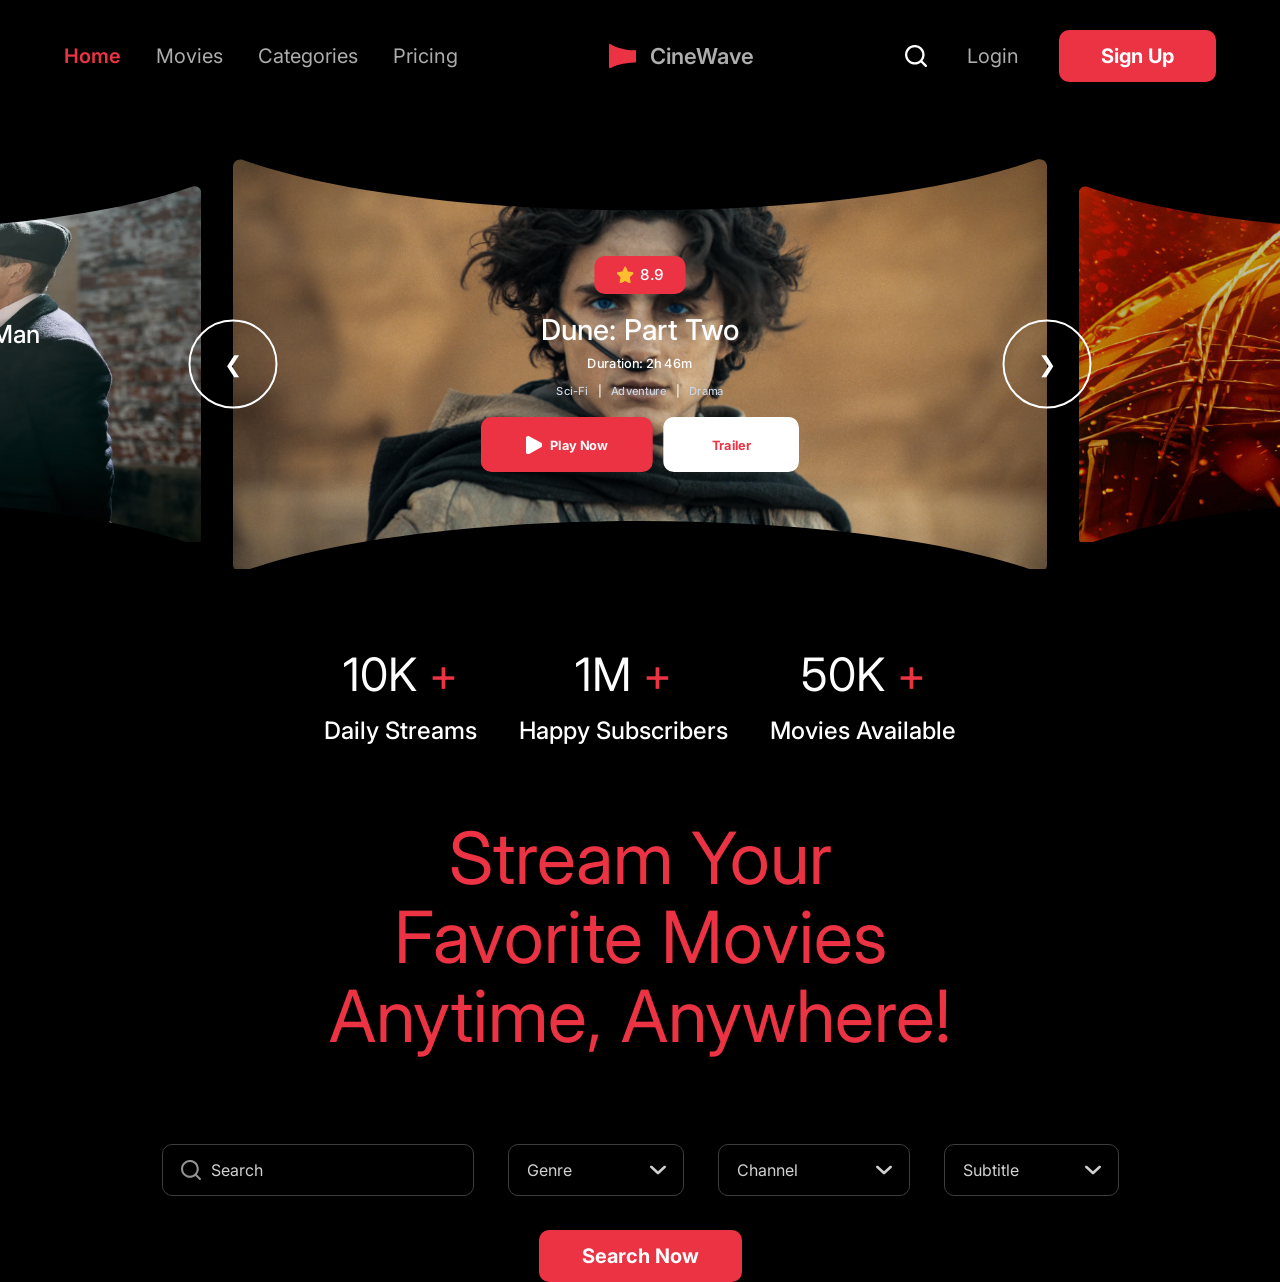
==== index.html @ fd50033f "remove old slider and add fastSlider" ====
<!DOCTYPE html>
<html lang="en">

<head>
    <meta charset="UTF-8">
    <meta name="viewport" content="width=device-width, initial-scale=1.0">
    <title>Streaming Service</title>

    <link rel="preconnect" href="https://fonts.googleapis.com">
    <link rel="preconnect" href="https://fonts.gstatic.com" crossorigin>
    <link
        href="https://fonts.googleapis.com/css2?family=Inter:ital,opsz,wght@0,14..32,100..900;1,14..32,100..900&display=swap"
        rel="stylesheet">

    <link rel="stylesheet" href="css/normalize.css">
    <link rel="stylesheet" href="css/main.css">
    <link rel="stylesheet" href="css/header.css">
    <link rel="stylesheet" href="css/navbar.css">
    <link rel="stylesheet" href="css/slaider.css">
    <link rel="stylesheet" href="css/stats.css">
    <link rel="stylesheet" href="css/search-panel.css">
</head>

<body>

    <header>
        <div class="container">
            <div class="navbar">
                <div class="nav-links">
                    <a href="#" class="inter-Regular isActive">Home</a>
                    <a href="#" class="inter-Regular">Movies</a>
                    <a href="#" class="inter-Regular">Categories</a>
                    <a href="#" class="inter-Regular">Pricing</a>
                </div>
                <div class="logo inter-SemiBold">
                    <img src="icons/cineWave_logo.svg" alt="cineWave">
                    <div class="text">CineWave</div>
                </div>
                <div class="auth-buttons">
                    <button class="search-btn">
                        <img src="icons/searchButton.svg" alt="searchButton">
                    </button>
                    <button class="login inter-Regular">Login</button>
                    <button class="btn signup inter-Bold">Sign Up</button>
                </div>
            </div>


        </div>

        <div class="carousel" aria-label="Карусель слайдов">
            <button class="nav prev" type="button" aria-label="Предыдущий слайд">&#10094;</button>

            <div class="viewport">
                <div class="track">
                    <!-- Слайды будут сгенерированы через JS -->
                </div>
            </div>

            <button class="nav next" type="button" aria-label="Следующий слайд">
                &#10095;
            </button>
        </div>

        <div class="container">



            <div class="stats-grid">
                <div class="stat-card">
                    <div class="stat-number inter-Regular">10K <span>+</span></div>
                    <div class="stat-label inter-Medium">Daily Streams</div>
                </div>
                <div class="stat-card">
                    <div class="stat-number inter-Regular">1M <span>+</span></div>
                    <div class="stat-label inter-Medium">Happy Subscribers</div>
                </div>
                <div class="stat-card">
                    <div class="stat-number inter-Regular">50K <span>+</span></div>
                    <div class="stat-label inter-Medium">Movies Available</div>
                </div>


            </div>

            <div class="hero-section">
                <h1 class="hero-title inter-Regular">
                    Stream Your<br>Favorite Movies<br>Anytime, Anywhere!
                </h1>
                <p class="hero-description">
                    Dive into a vast library of films from every genre, including the latest blockbusters, timeless
                    classics, and hidden gems.
                    Whether you're in the mood for action, romance, comedy, or drama — we have something for
                    everyone.
                </p>
            </div>

            <!-- Поисковая форма с выпадающими списками -->
            <form action="/search" method="GET" class="search-panel">
                <!-- Поисковое поле -->
                <div class="search-input-wrapper">
                    <img src="icons/search.svg" alt="search" class="search-icon">
                    <input type="text" name="query" class="search-input inter-Regular" placeholder="Search"
                        value="Search">
                </div>

                <!-- Выпадающий список: Genre -->
                <div class="dropdown-wrapper dropdown-genre">
                    <select name="genre" class="styled-select inter-Regular">
                        <option value="">Genre</option>
                        <option value="action">Action</option>
                        <option value="adventure">Adventure</option>
                        <option value="comedy">Comedy</option>
                        <option value="drama">Drama</option>
                        <option value="horror">Horror</option>
                        <option value="romance">Romance</option>
                        <option value="sci-fi">Sci-Fi</option>
                        <option value="thriller">Thriller</option>
                        <option value="western">Western</option>
                    </select>
                    <img class="dropdown-arrow" src="icons/searchArrow.svg" alt="searchArrow">
                </div>

                <div class="dropdown-wrapper dropdown-channel">
                    <select name="channel" class="styled-select inter-Regular">
                        <option value="">Channel</option>
                        <option value="netflix">Netflix</option>
                        <option value="prime">Amazon Prime</option>
                        <option value="disney">Disney+</option>
                        <option value="hbo">HBO Max</option>
                        <option value="apple">Apple TV+</option>
                        <option value="paramount">Paramount+</option>
                        <option value="peacock">Peacock</option>
                        <option value="hulu">Hulu</option>
                    </select>
                    <img class="dropdown-arrow" src="icons/searchArrow.svg" alt="searchArrow">
                </div>

                <div class="dropdown-wrapper dropdown-subtitle">
                    <select name="subtitle" class="styled-select inter-Regular">
                        <option value="">Subtitle</option>
                        <option value="english">English</option>
                        <option value="spanish">Spanish</option>
                        <option value="french">French</option>
                        <option value="german">German</option>
                        <option value="italian">Italian</option>
                        <option value="portuguese">Portuguese</option>
                        <option value="russian">Russian</option>
                        <option value="chinese">Chinese</option>
                        <option value="japanese">Japanese</option>
                        <option value="korean">Korean</option>
                        <option value="arabic">Arabic</option>
                        <option value="hindi">Hindi</option>
                    </select>
                    <img class="dropdown-arrow" src="icons/searchArrow.svg" alt="searchArrow">
                </div>

                <!-- Кнопка отправки -->
                <button type="submit" class="search-now-btn inter-Bold btn">
                    Search Now
                </button>
            </form>
        </div>



    </header>

    <script src="js/slaider.js"></script>
    <script src="js/slider-script-marker.js"></script>
</body>

</html>
---- css/main.css ----
body {
  background-color: #000000;
}

.container {
  max-width: 90%;
  width: 1400px;
  margin: 0 auto;
}

.inter-Thin {
  font-family: "Inter", sans-serif;
  font-optical-sizing: auto;
  font-weight: 300;
  font-style: normal;
}

.inter-Regular {
  font-family: "Inter", sans-serif;
  font-optical-sizing: auto;
  font-weight: 400;
  font-style: normal;
}

.inter-Medium {
  font-family: "Inter", sans-serif;
  font-optical-sizing: auto;
  font-weight: 500;
  font-style: normal;
}

.inter-SemiBold {
  font-family: "Inter", sans-serif;
  font-optical-sizing: auto;
  font-weight: 600;
  font-style: normal;
}

.inter-Bold {
  font-family: "Inter", sans-serif;
  font-optical-sizing: auto;
  font-weight: 700;
  font-style: normal;
}

.btn {
  background-color: #EC3343;
  height: 52px;
  border: none;
  cursor: pointer;
  color: #FFFFFF;
  font-size: 20px;
  border-radius: 10px;
}

.hero-title {
  margin-top: 73px;
  font-size: 72px;
  color: #EC3343;
  text-align: center;
  line-height: 1.1;
}
---- css/header.css ----
header {
    margin-top: 30px;
}
---- css/navbar.css ----
.navbar {
    display: flex;
    justify-content: space-between;
}

.nav-links a{
    text-decoration: none;
    color: #ADADAD;
    font-size: 20px;
}

.nav-links a.isActive {
    color: #EC3343;
    font-family: "Inter", sans-serif;
    font-optical-sizing: auto;
    font-weight: 600;
    font-style: normal;
}

.nav-links{
    display: flex;
    justify-content: space-between;
    gap: 35px;
    align-items: center;
}

.logo {
    color: #ADADAD;
    font-size: 22px;
    display: flex;
    justify-content: space-between;
    gap: 14px;
    align-items: center;
}

.search-btn {
    background: none;
    border: none;
    cursor: pointer;
    width: 22px;
    height: 22px;
}

.login {
    color: #ADADAD;
    background: none;
    border: none;
    cursor: pointer;
    font-size: 20px;
}

.auth-buttons {
    display: flex;
    justify-content: space-between;
    gap: 40px;
    align-items: center;
}

.signup {
    width: 157px;
}
---- css/slaider.css ----
.carousel {
  --active-left-edge: 18.2%;
  --active-right-edge: 81.8%;
  margin: 0 auto;
  margin-top: 50px;
  position: relative;
   container-type: inline-size;
}

.viewport {
  overflow: hidden;
  border-radius: 16px;
  padding: 16px 0;
}

.track {
  --gap: 24px;
  --step: calc(60% + var(--gap));
  display: flex;
  gap: var(--gap);
  transform: translateX(calc(20% - var(--step)));
  transition: transform 0.35s ease;
}

.slide {
  flex: 0 0 60%;
  aspect-ratio: 16 / 9;
  display: grid;
  place-items: center;
  --slide-scale: 1;
  background: linear-gradient(135deg, #5a7cff, #7f5eff);
  transform: scale(0.92);
  
  /* Маска применяется здесь */
  mask-image: url('../img/BackgroundImage.svg');
  mask-size: 100% 100%;
  mask-repeat: no-repeat;
  mask-position: center;
  -webkit-mask-image: url('../img/BackgroundImage.svg');
  -webkit-mask-size: 100% 100%;
  -webkit-mask-repeat: no-repeat;
  -webkit-mask-position: center;
}

.slide.is-active {
  transform: scale(1.06);
}

.nav {
  background: none;
  position: absolute;
  top: 50%;
  width: 89px;
  height: 89px;
  border-radius: 50%;
  border: 2px solid #FFFFFF;
  font-size: 22px;
  color: #FFFFFF;
  cursor: pointer;
  z-index: 2;
}

.nav:hover {
  border: none;
  background: rgba(255, 255, 255, 0.3);
  backdrop-filter: blur(8px);
}

.nav.prev {
  left: var(--active-left-edge);
  transform: translate(-50%, -50%);
}

.nav.next {
  left: var(--active-right-edge);
  transform: translate(-50%, -50%);
}

.shelby {
  background-image: url('../img/slider-card-1775312159233.png');
  background-size: cover;
  background-position: center;
  background-repeat: no-repeat;
}

.oppenheimer {
  background-image: url('../img/Oppenheimer.png');
  background-size: cover;
  background-position: center;
  background-repeat: no-repeat;
}

.rating {
  width: clamp(68px, calc(115px * var(--slide-scale)), 140px);
  height: clamp(30px, calc(48px * var(--slide-scale)), 58px);
  background-color: #EC3343;
  margin: 0 auto;
  border-radius: 10px;
  display: flex;
  justify-content: center;
  align-items: center;
  font-size: clamp(12px, calc(19px * var(--slide-scale)), 22px);
  color: #FFFFFF;
  gap: clamp(4px, calc(8px * var(--slide-scale)), 10px);
}

.rating img {
  width: clamp(12px, calc(22px * var(--slide-scale)), 24px);
  height: auto;
}

.movie_name {
  text-align: center;
  margin-top: clamp(10px, calc(24px * var(--slide-scale)), 28px);
  font-size: clamp(16px, calc(36px * var(--slide-scale)), 42px);
  color: #FFFFFF;
  line-height: 1.2;
  padding: 0 clamp(8px, calc(24px * var(--slide-scale)), 40px);
  word-break: break-word;
}

.movie_duration {
  text-align: center;
  margin-top: clamp(4px, calc(10px * var(--slide-scale)), 14px);
  font-size: clamp(11px, calc(16px * var(--slide-scale)), 18px);
  color: #FFFFFF;
}

.genres {
  display: flex;
  gap: 0.5rem;
  color: #cbd5e1;
  font-size: clamp(10px, calc(14px * var(--slide-scale)), 16px);
  justify-content: center;
  margin-top: clamp(8px, calc(16px * var(--slide-scale)), 20px);
  flex-wrap: wrap;
}

.genres span:not(:last-child)::after {
  content: "|";
  margin-left: 0.6rem;
  color: #FFFFFF;
}

.cta {
  margin-top: clamp(12px, calc(24px * var(--slide-scale)), 30px);
  display: flex;
  justify-content: center;
  gap: clamp(8px, calc(14px * var(--slide-scale)), 20px);
  flex-wrap: wrap;
}

.play {
  width: clamp(110px, calc(215px * var(--slide-scale)), 260px);
  display: flex;
  align-items: center;
  justify-content: center;
  gap: clamp(5px, calc(9px * var(--slide-scale)), 12px);
  min-height: clamp(32px, calc(44px * var(--slide-scale)), 58px);
  padding: 0 clamp(10px, calc(16px * var(--slide-scale)), 20px);
  font-size: clamp(11px, calc(16px * var(--slide-scale)), 19px);
  background: #EC3343;
  color: white;
  border: none;
  cursor: pointer;
}

.trailer {
  width: clamp(90px, calc(170px * var(--slide-scale)), 220px);
  min-height: clamp(32px, calc(44px * var(--slide-scale)), 58px);
  padding: 0 clamp(10px, calc(16px * var(--slide-scale)), 20px);
  font-size: clamp(11px, calc(16px * var(--slide-scale)), 19px);
  background-color: #FFFFFF;
  color: #EC3343;
  border: none;
  cursor: pointer;
}
---- css/stats.css ----
.stats-grid {
    margin-top: 50px;
    display: flex;
    justify-content: center;
    gap: 42px;
}

.stat-number {
    color: #FFFFFF;
    font-size: 46px;
    text-align: center;
}

.stat-label {
    margin-top: 14px;
    color: #FFFFFF;
    font-size: 24px;
}

.stat-number span {
    color: #EC3343;
}
---- css/search-panel.css ----
.search-panel {
    display: flex;
    justify-content: center;
    flex-wrap: wrap;
    align-items: center;
    gap: 34px;
    margin-top: 52px;
    max-width: 100%;
}

.search-input-wrapper {
    width: 312px;
    height: 52px;
    background: transparent;
    border: 1px solid #3D3D3D;
    border-radius: 10px;
    padding: 0 18px;
    display: flex;
    align-items: center;
    gap: 10px;
    flex-shrink: 0;
}

.search-icon {
    width: 20px;
    height: 20px;
    opacity: 0.7;
    flex-shrink: 0;
}

.search-input {
    background: transparent;
    border: none;
    outline: none;
    color: #D1D1D1;
    font-size: 16px;
    width: 100%;
    min-width: 0;
}

.search-input::placeholder {
    color: #D1D1D1;
}

.dropdown-wrapper {
    position: relative;
    height: 52px;
    flex-shrink: 0;
}

.dropdown-genre {
    width: 176px;
    min-width: 176px;
    max-width: 176px;
}

.dropdown-channel {
    width: 192px;
    min-width: 192px;
    max-width: 192px;
}

.dropdown-subtitle {
    width: 175px;
    min-width: 175px;
    max-width: 175px;
}

.styled-select {
    width: 100%;
    min-width: 0;
    height: 52px;
    background: transparent;
    border: 1px solid #3D3D3D;
    border-radius: 10px;
    padding: 0 48px 0 18px;
    color: #D1D1D1;
    font-size: 16px;
    appearance: none;
    -webkit-appearance: none;
    cursor: pointer;
    display: block;
}

.styled-select:focus {
    outline: none;
    border-color: #FF4D6D;
}

.styled-select option {
    background: #0a0c10;
    color: #D1D1D1;
    white-space: nowrap;
    overflow: hidden;
    text-overflow: ellipsis;
}

.styled-select::-ms-expand {
    display: none;
}

.dropdown-arrow {
    position: absolute;
    right: 18px;
    top: 50%;
    transform: translateY(-50%);
    width: 16px;
    height: 16px;
    pointer-events: none;
}

.search-now-btn {
    width: 203px;
    border-radius: 10px;
}

.search-now-btn:hover {
    opacity: 0.9;
    transform: translateY(-1px);
}

.inter-Regular {
    font-family: 'Inter', sans-serif;
    font-weight: 400;
}

.inter-Bold {
    font-family: 'Inter', sans-serif;
    font-weight: 700;
}

@media (max-width: 1100px) {
    .search-panel {
        gap: 20px;
        justify-content: center;
    }
}

@media (max-width: 900px) {
    .search-panel {
        flex-direction: column;
        gap: 16px;
        margin-top: 32px;
    }
    
    .search-input-wrapper,
    .dropdown-wrapper,
    .search-now-btn {
        width: 100% !important;
        min-width: auto !important;
        max-width: none !important;
        flex-shrink: 1;
    }
}
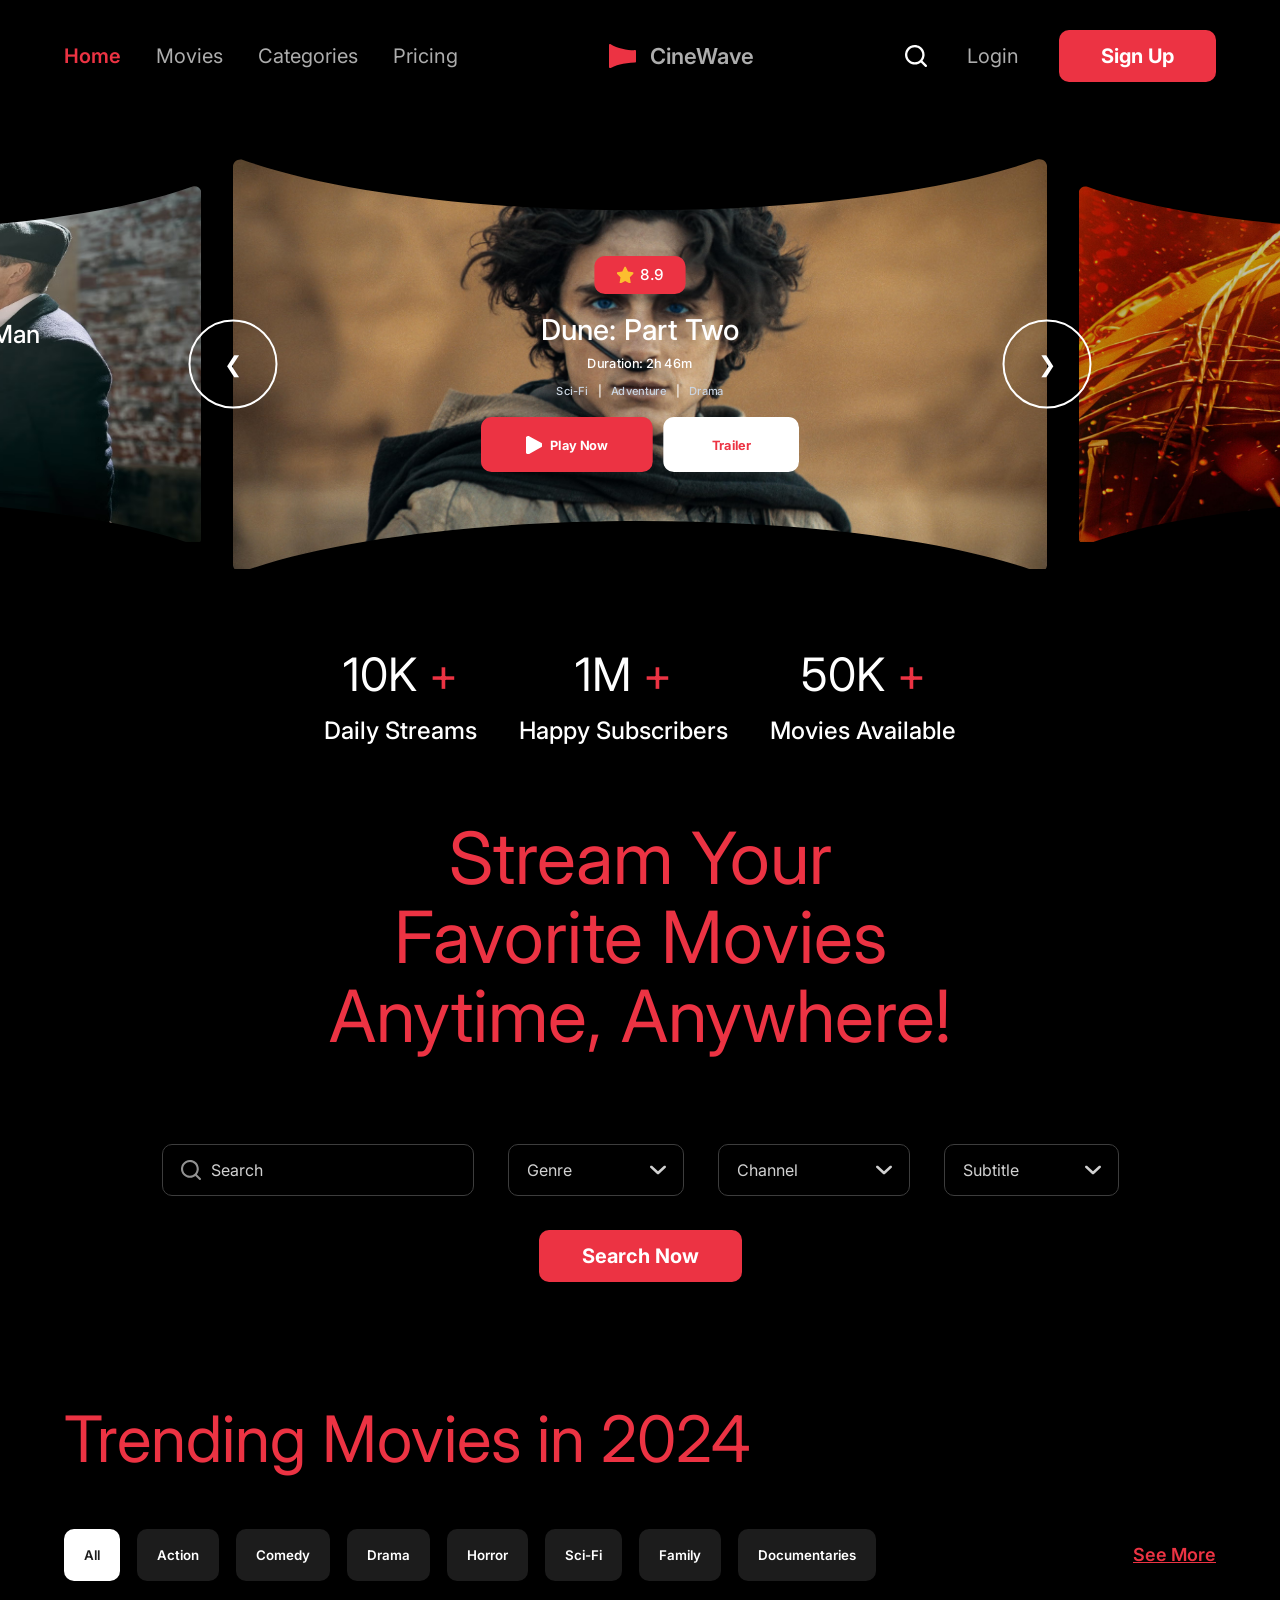
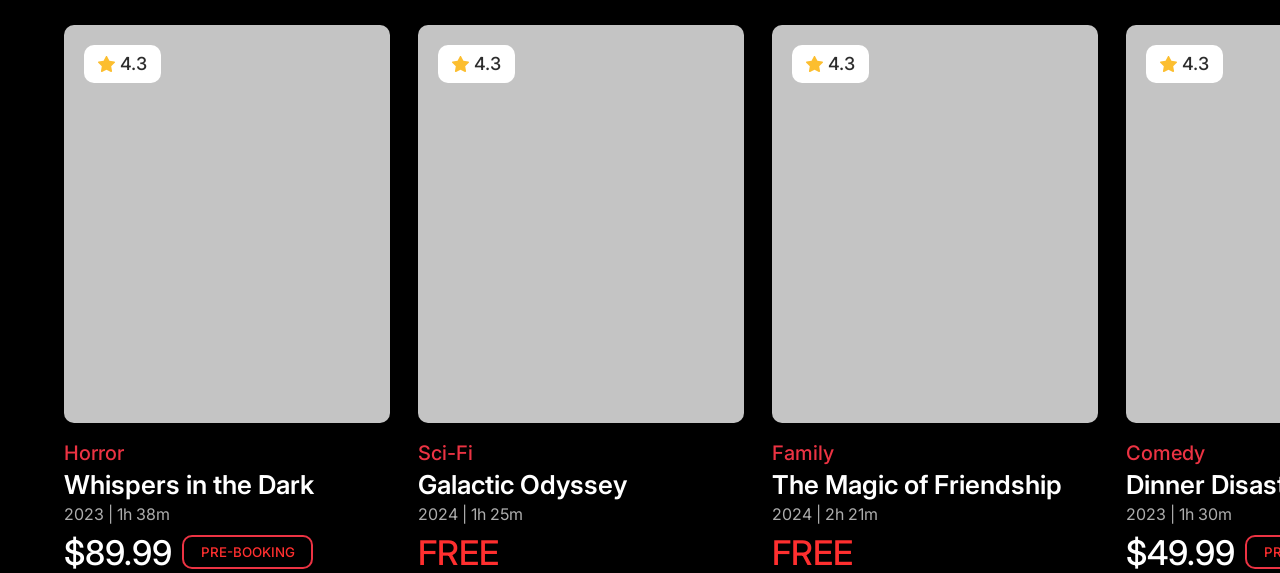
==== commit d60670e1: "feat: add trending movies section" ====
--- a/index.html
+++ b/index.html
@@ -19,6 +19,8 @@
     <link rel="stylesheet" href="css/slaider.css">
     <link rel="stylesheet" href="css/stats.css">
     <link rel="stylesheet" href="css/search-panel.css">
+    <link rel="stylesheet" href="css/trending-movies-section.css">
+    <link rel="stylesheet" href="css/movies-grid.css">
 </head>
 
 <body>
@@ -166,6 +168,124 @@
 
     </header>
 
+    <section class="trending-movies-section">
+        <div class="container">
+            <div class="trending-header">
+                <h2 class="trending-title inter-Regular">Trending Movies in 2024</h2>
+
+                <div class="trending-filters">
+                    <button class="filter-btn active-btn">All</button>
+                    <button class="filter-btn">Action</button>
+                    <button class="filter-btn">Comedy</button>
+                    <button class="filter-btn">Drama</button>
+                    <button class="filter-btn">Horror</button>
+                    <button class="filter-btn">Sci-Fi</button>
+                    <button class="filter-btn">Family</button>
+                    <button class="filter-btn p">Documentaries</button>
+
+                    <a href="#" class="see-more-link inter-SemiBold">See More</a>
+                </div>
+
+
+
+            </div>
+            <div class="movies-grid">
+
+                <article class="movie-card">
+                    <div class="card-image-wrapper">
+                        <div class="card-image-placeholder"></div>
+                        <div class="rating">
+                            <img src="icons/starRating.svg" alt="starRating">
+                            <div class="rating_number inter-Medium">4.3</div>
+                        </div>
+                    </div>
+                    <div class="card-content">
+                        <span class="movie-genre">Horror</span>
+                        <h3 class="movie-title">Whispers in the Dark</h3>
+                        <div class="movie-meta">
+                            <span class="year">2023</span>
+                            <span class="separator">|</span>
+                            <span class="duration">1h 38m</span>
+                        </div>
+                        <div class="card-footer">
+                            <span class="price">$89.99</span>
+                            <button class="btn-pre-booking">PRE-BOOKING</button>
+                        </div>
+                    </div>
+                </article>
+
+                <article class="movie-card">
+                    <div class="card-image-wrapper">
+                        <div class="card-image-placeholder"></div>
+                        <div class="rating">
+                            <img src="icons/starRating.svg" alt="starRating">
+                            <div class="rating_number inter-Medium">4.3</div>
+                        </div>
+                    </div>
+                    <div class="card-content">
+                        <span class="movie-genre">Sci-Fi</span>
+                        <h3 class="movie-title">Galactic Odyssey</h3>
+                        <div class="movie-meta">
+                            <span class="year">2024</span>
+                            <span class="separator">|</span>
+                            <span class="duration">1h 25m</span>
+                        </div>
+                        <div class="card-footer">
+                            <span class="price free-text">FREE</span>
+                        </div>
+                    </div>
+                </article>
+
+                <article class="movie-card">
+                    <div class="card-image-wrapper">
+                        <div class="card-image-placeholder"></div>
+                        <div class="rating">
+                            <img src="icons/starRating.svg" alt="starRating">
+                            <div class="rating_number inter-Medium">4.3</div>
+                        </div>
+                    </div>
+                    <div class="card-content">
+                        <span class="movie-genre">Family</span>
+                        <h3 class="movie-title">The Magic of Friendship</h3>
+                        <div class="movie-meta">
+                            <span class="year">2024</span>
+                            <span class="separator">|</span>
+                            <span class="duration">2h 21m</span>
+                        </div>
+                        <div class="card-footer">
+                            <span class="price free-text">FREE</span>
+                        </div>
+                    </div>
+                </article>
+
+                <article class="movie-card">
+                    <div class="card-image-wrapper">
+                        <div class="card-image-placeholder"></div>
+                        <div class="rating">
+                            <img src="icons/starRating.svg" alt="starRating">
+                            <div class="rating_number inter-Medium">4.3</div>
+                        </div>
+                    </div>
+                    <div class="card-content">
+                        <span class="movie-genre">Comedy</span>
+                        <h3 class="movie-title">Dinner Disaster</h3>
+                        <div class="movie-meta">
+                            <span class="year">2023</span>
+                            <span class="separator">|</span>
+                            <span class="duration">1h 30m</span>
+                        </div>
+                        <div class="card-footer">
+                            <span class="price">$49.99</span>
+                            <button class="btn-pre-booking">PRE-BOOKING</button>
+                        </div>
+                    </div>
+                </article>
+            </div>
+
+
+        </div>
+    </section>
+
     <script src="js/slaider.js"></script>
     <script src="js/slider-script-marker.js"></script>
 </body>
--- a/css/main.css
+++ b/css/main.css
@@ -1,5 +1,6 @@
 body {
   background-color: #000000;
+  overflow-x: hidden;
 }
 
 .container {
--- a/css/trending-movies-section.css
+++ b/css/trending-movies-section.css
@@ -0,0 +1,42 @@
+.trending-movies-section {
+    padding-top: 118px;
+}
+
+.trending-title {
+    font-size: 64px;
+    color: #EC3343;
+}
+
+.see-more-link {
+    display: block;
+    color: #EC3343;
+    font-size: 18px;
+    flex-grow: 1;
+    text-align: right;
+}
+
+.trending-filters {
+    margin-top: 52px;
+    display: flex;
+    align-items: center;
+    flex-wrap: wrap;
+    gap: 17px;
+}
+
+.filter-btn {
+    background-color: #1C1C1C;
+    padding: 0 20px;
+    height: 52px;
+    border: none;
+    font-family: "Inter", sans-serif;
+    font-optical-sizing: auto;
+    font-weight: 600;
+    font-style: normal;
+    color: #FFFFFF;
+    border-radius: 10px;
+}
+
+.active-btn {
+    background-color: #FFFFFF;
+    color: #1C1C1C;
+}
--- a/css/movies-grid.css
+++ b/css/movies-grid.css
@@ -0,0 +1,95 @@
+.movies-grid {
+    margin-top: 44px;
+    display: flex;
+    gap: 28px;
+}
+
+.card-image-wrapper {
+    width: 326px;
+    height: 398px;
+    border-radius: 10px;
+    background-color: #C4C4C4;
+    padding: 20px;
+}
+
+.card-content {
+    margin-top: 18px;
+}
+
+.movie-genre {
+    font-size: 20px;
+    font-family: "Inter", sans-serif;
+    font-optical-sizing: auto;
+    font-weight: 500;
+    font-style: normal;
+    color: #EC3343;
+}
+
+.movie-title {
+    margin-top: 4px;
+    font-size: 26px;
+    font-family: "Inter", sans-serif;
+    font-optical-sizing: auto;
+    font-weight: 600;
+    font-style: normal;
+    color: #ffffff;
+}
+
+.movie-meta {
+    margin-top: 4px;
+    font-size: 16px;
+    font-family: "Inter", sans-serif;
+    font-optical-sizing: auto;
+    font-weight: 400;
+    font-style: normal;
+    color: #ADADAD;
+}
+
+.card-footer {
+    margin-top: 8px;
+    display: flex;
+    align-items: center;
+    gap: 10px;
+}
+
+.price {
+    font-family: "Inter", sans-serif;
+    font-optical-sizing: auto;
+    font-weight: 500;
+    font-style: normal;
+    color: #ffffff;
+    font-size: 34px;
+}
+
+.btn-pre-booking {
+    font-family: "Inter", sans-serif;
+    font-optical-sizing: auto;
+    font-weight: 500;
+    font-style: normal;
+    background: none;
+    width: 131px;
+    height: 34px;
+    border: 2px solid#EC3343;
+    border-radius: 10px;
+    color: #FF2F2F;
+}
+
+.free-text {
+   color: #FF2F2F; 
+}
+
+.movie-card  .rating {
+    background-color: #ffffff;
+    margin: 0;
+    width: 77px;
+    height: 38px;
+    padding: 10px;
+    display: flex;
+    gap: 5px;
+    align-items: center;
+}
+
+.rating_number {
+    color: #2C2C2C;
+    font-size: 18px;
+}
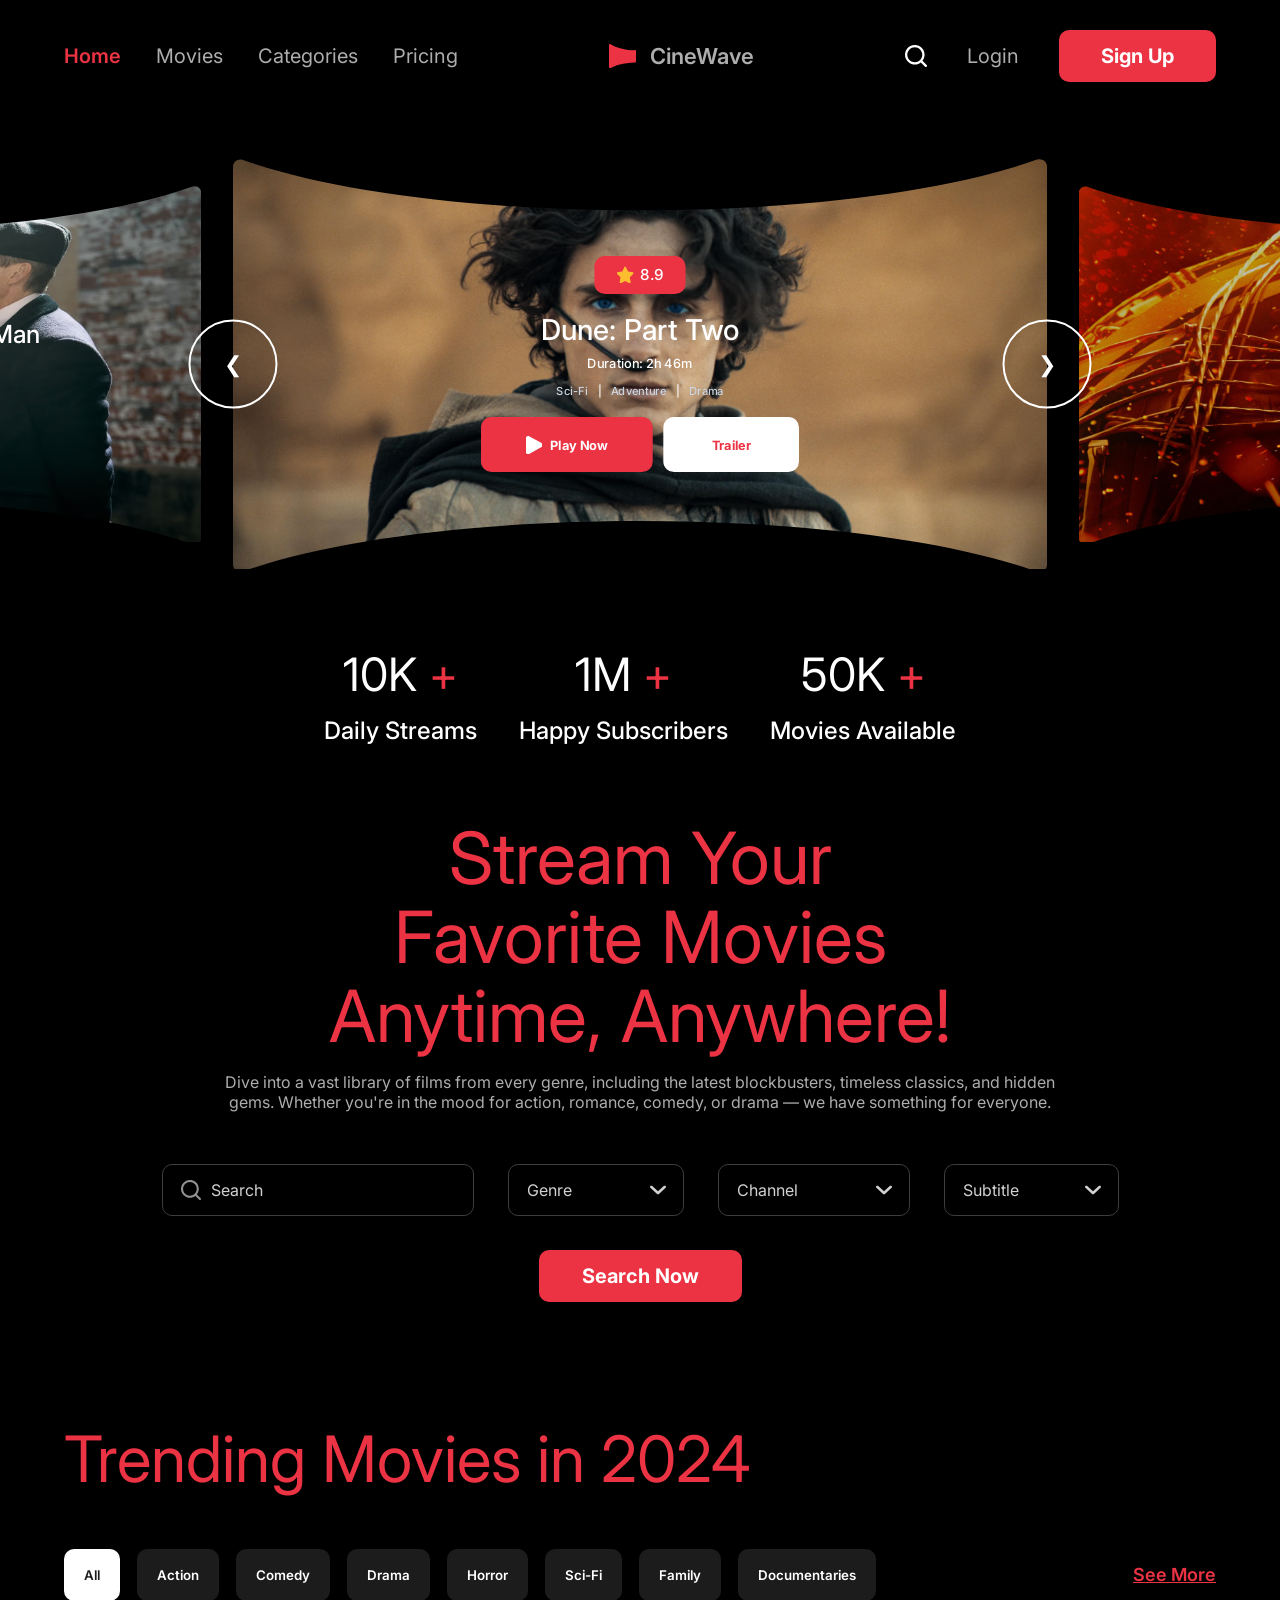
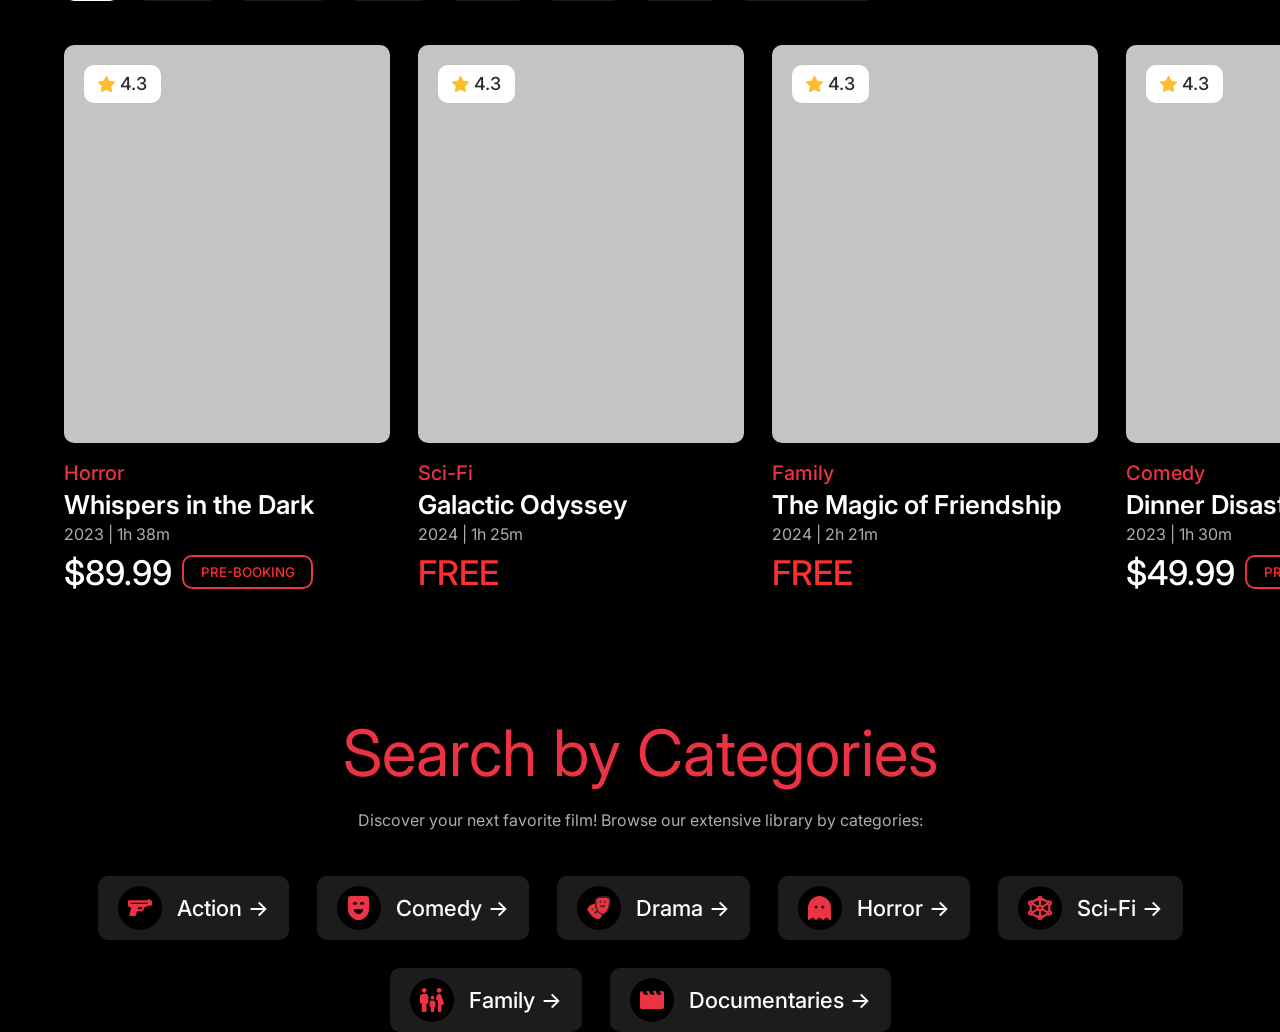
==== commit ef3874e4: "feat: add search by categories section with icons" ====
--- a/index.html
+++ b/index.html
@@ -21,6 +21,7 @@
     <link rel="stylesheet" href="css/search-panel.css">
     <link rel="stylesheet" href="css/trending-movies-section.css">
     <link rel="stylesheet" href="css/movies-grid.css">
+    <link rel="stylesheet" href="css/categories.css">
 </head>
 
 <body>
@@ -171,7 +172,7 @@
     <section class="trending-movies-section">
         <div class="container">
             <div class="trending-header">
-                <h2 class="trending-title inter-Regular">Trending Movies in 2024</h2>
+                <h2>Trending Movies in 2024</h2>
 
                 <div class="trending-filters">
                     <button class="filter-btn active-btn">All</button>
@@ -286,6 +287,59 @@
         </div>
     </section>
 
+    <section class="categories-section">
+    <div class="container">
+        <h2 class="categories-title">Search by Categories</h2>
+        <p class="categories-description">Discover your next favorite film! Browse our extensive library by
+            categories:</p>
+
+        <div class="categories-grid">
+            <a href="#" class="category-card">
+                <div class="icon-wrapper">
+                    <img src="icons/action.svg" alt="Action" width="24" height="24">
+                </div>
+                <span class="category-name">Action →</span>
+            </a>
+            <a href="#" class="category-card">
+                <div class="icon-wrapper">
+                    <img src="icons/comedy-icon.svg" alt="Comedy" width="24" height="24">
+                </div>
+                <span class="category-name">Comedy →</span>
+            </a>
+            <a href="#" class="category-card">
+                <div class="icon-wrapper">
+                    <img src="icons/drama-icon.svg" alt="Drama" width="24" height="24">
+                </div>
+                <span class="category-name">Drama →</span>
+            </a>
+            <a href="#" class="category-card">
+                <div class="icon-wrapper">
+                    <img src="icons/horror-icon.svg" alt="Horror" width="24" height="24">
+                </div>
+                <span class="category-name">Horror →</span>
+            </a>
+            <a href="#" class="category-card">
+                <div class="icon-wrapper">
+                    <img src="icons/scifi-icon.svg" alt="Sci-Fi" width="24" height="24">
+                </div>
+                <span class="category-name">Sci-Fi →</span>
+            </a>
+            <a href="#" class="category-card">
+                <div class="icon-wrapper">
+                    <img src="icons/family-icon.svg" alt="Family" width="24" height="24">
+                </div>
+                <span class="category-name">Family →</span>
+            </a>
+            <a href="#" class="category-card">
+                <div class="icon-wrapper">
+                    <img src="icons/documentaries-icon.svg" alt="Documentaries" width="24" height="24">
+                </div>
+                <span class="category-name">Documentaries →</span>
+            </a>
+        </div>
+    </div>
+</section>
+
     <script src="js/slaider.js"></script>
     <script src="js/slider-script-marker.js"></script>
 </body>
--- a/css/main.css
+++ b/css/main.css
@@ -1,6 +1,16 @@
 body {
   background-color: #000000;
   overflow-x: hidden;
+  font-family: "Inter", sans-serif;
+  font-optical-sizing: auto;
+  font-style: normal;
+  color: #ADADAD;
+}
+
+h2 {
+  font-size: 64px;
+  color: #EC3343;
+  font-weight: 400;
 }
 
 .container {
--- a/css/trending-movies-section.css
+++ b/css/trending-movies-section.css
@@ -1,10 +1,5 @@
 .trending-movies-section {
     padding-top: 118px;
-}
-
-.trending-title {
-    font-size: 64px;
-    color: #EC3343;
 }
 
 .see-more-link {
@@ -39,4 +34,12 @@
 .active-btn {
     background-color: #FFFFFF;
     color: #1C1C1C;
+}
+
+.hero-description{
+    display: block;
+    text-align: center;
+    max-width: 849px;
+    margin: 0 auto;
+    margin-top: 16px;
 }
--- a/css/categories.css
+++ b/css/categories.css
@@ -0,0 +1,64 @@
+.categories-section {
+    padding-top: 121px;
+    margin: 0 auto;
+}
+
+.categories-title {
+    text-align: center;
+}
+
+.categories-description {
+    margin-top: 19px;
+    text-align: center;
+    color: #ADADAD;
+}
+
+.categories-grid {
+    margin-top: 46px;
+    display: flex;
+    gap: 28px;
+    justify-content: center;
+    flex-wrap: wrap;
+
+}
+
+.category-card {
+    background-color: #1C1C1C;
+    padding: 0 20px;
+    display: flex;
+    gap: 15px;
+    align-items: center;
+    height: 64px;
+    border: none;
+    font-family: "Inter", sans-serif;
+    font-optical-sizing: auto;
+    font-weight: 600;
+    font-style: normal;
+    color: #FFFFFF;
+    border-radius: 10px;
+    text-decoration: none;
+}
+
+.icon-wrapper {
+    width: 44px;
+    height: 44px;
+    background: #000000;
+    border-radius: 50%;
+    display: flex;
+    align-items: center;
+    justify-content: center;
+    flex-shrink: 0;
+}
+
+.icon-wrapper img {
+    width: 24px;
+    height: 24px;
+    object-fit: contain;  
+    max-width: 100%;       
+    max-height: 100%;      
+}
+
+.category-name {
+    font-size: 22px;
+    font-weight: 500;
+}
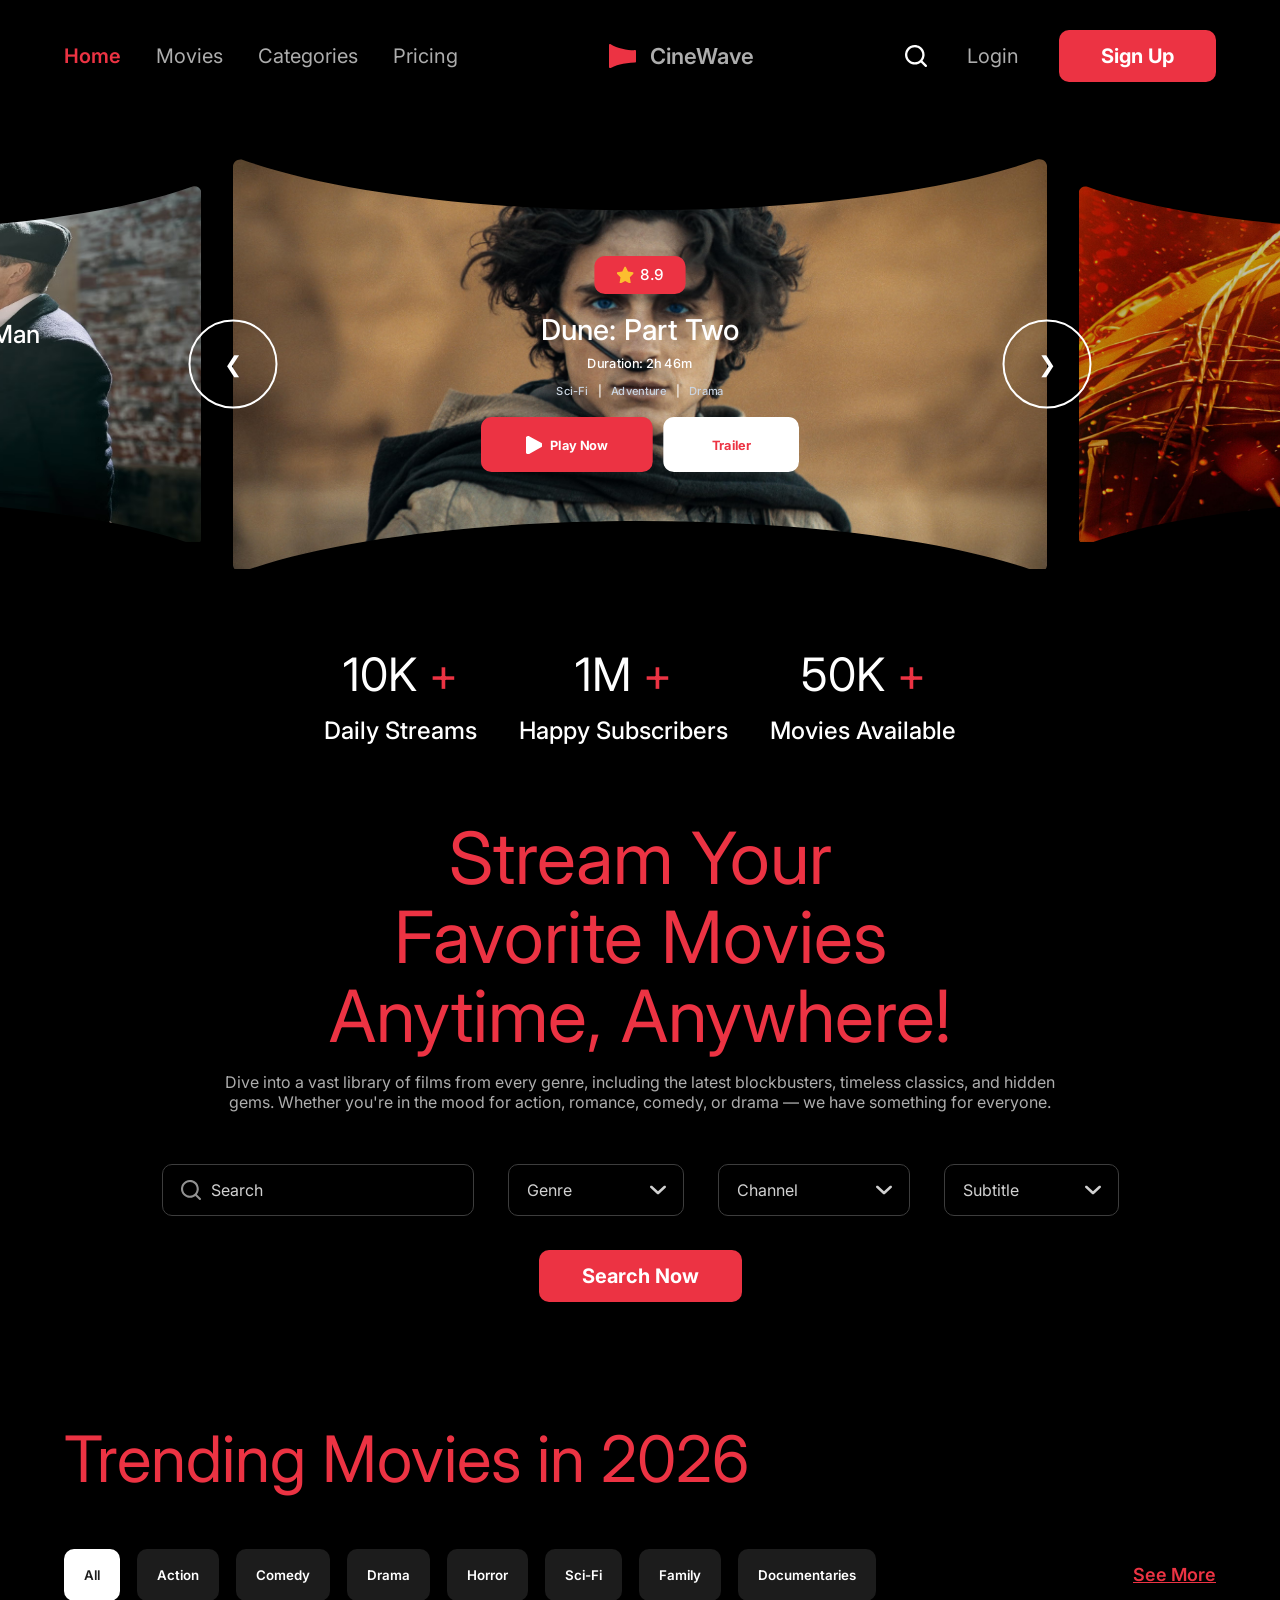
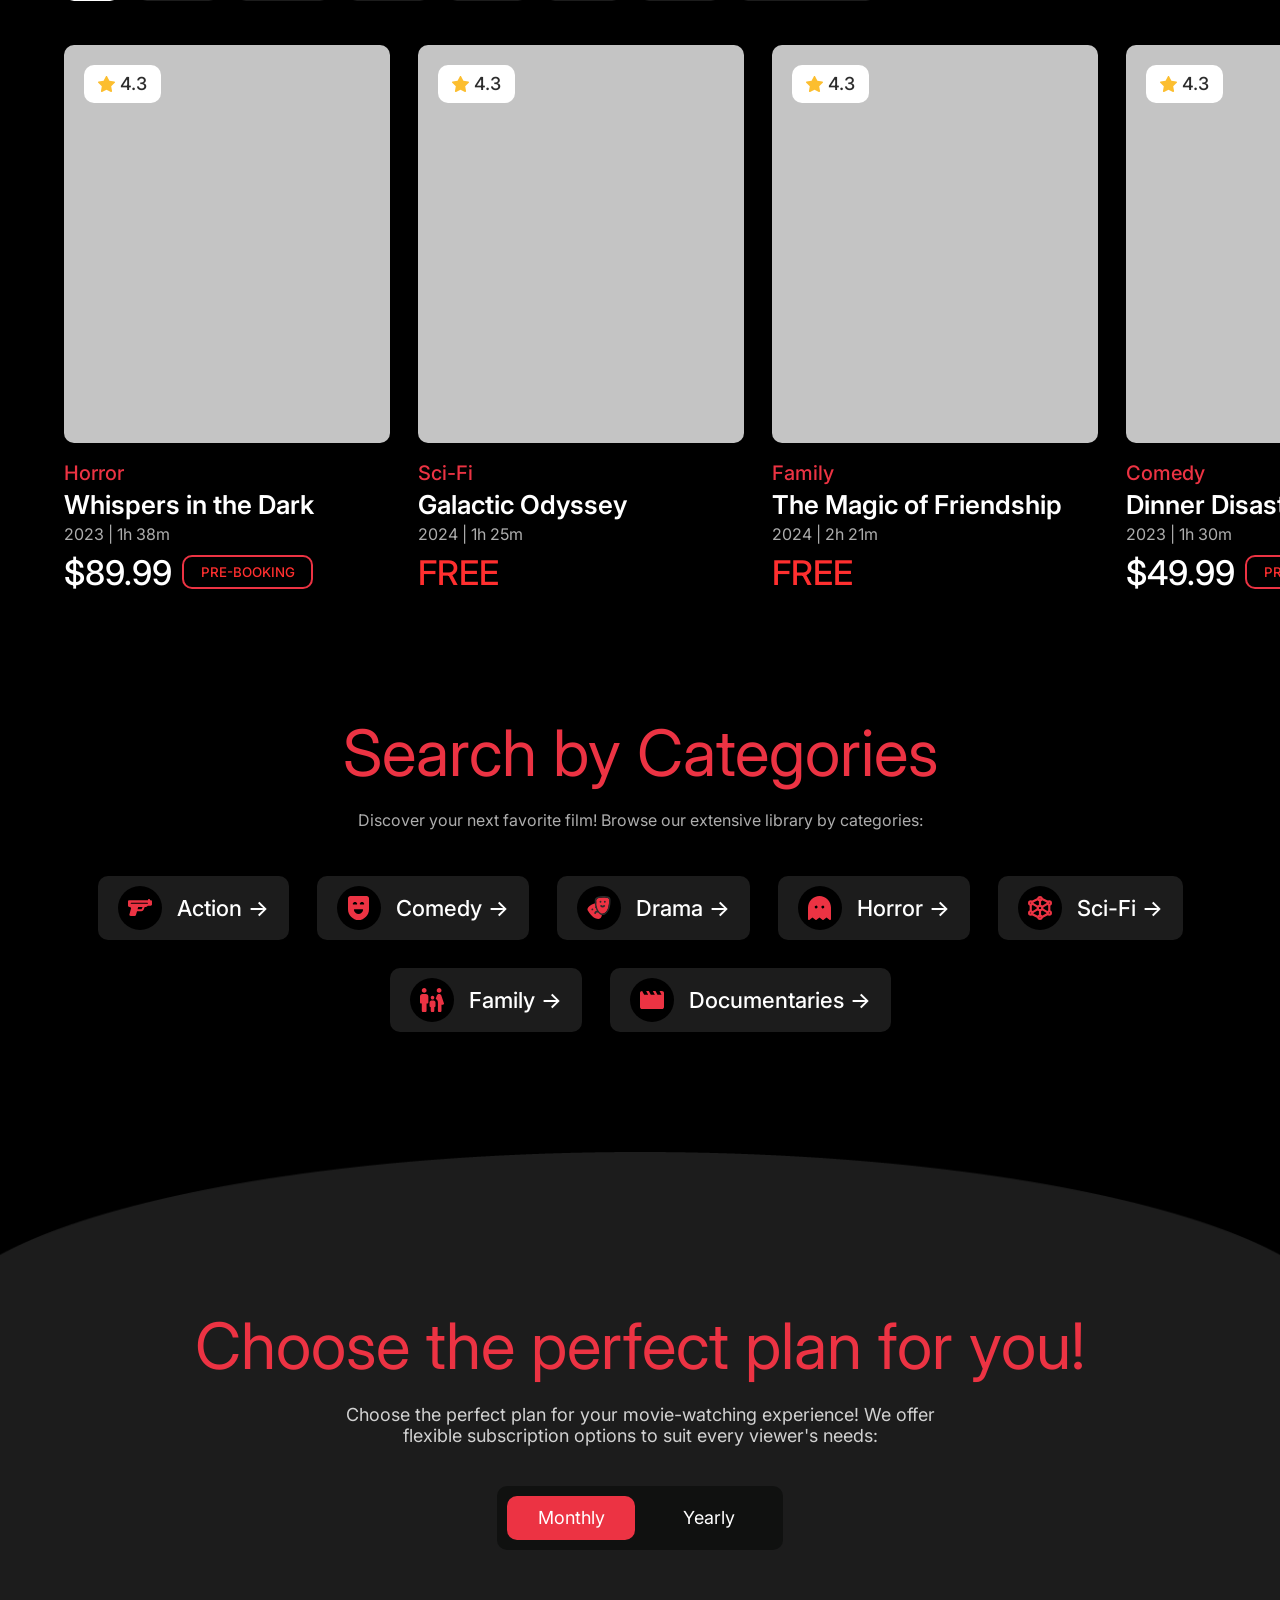
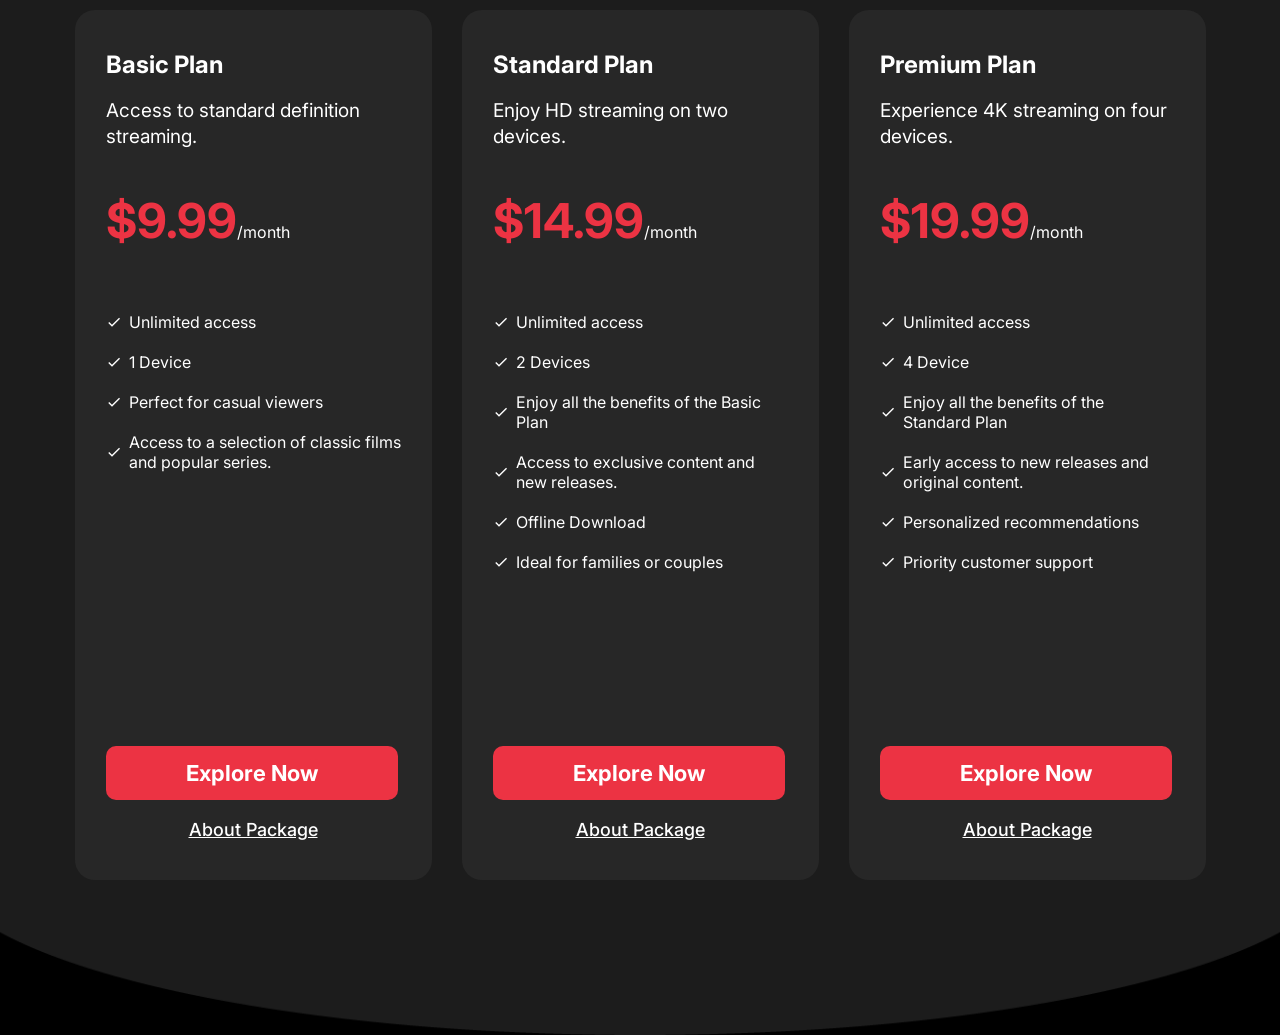
==== commit 0970d457: "feat: add pricing section with plan cards and monthly/yearly toggle" ====
--- a/index.html
+++ b/index.html
@@ -22,6 +22,7 @@
     <link rel="stylesheet" href="css/trending-movies-section.css">
     <link rel="stylesheet" href="css/movies-grid.css">
     <link rel="stylesheet" href="css/categories.css">
+    <link rel="stylesheet" href="css/pricing-section.css">
 </head>
 
 <body>
@@ -172,7 +173,7 @@
     <section class="trending-movies-section">
         <div class="container">
             <div class="trending-header">
-                <h2>Trending Movies in 2024</h2>
+                <h2>Trending Movies in 2026</h2>
 
                 <div class="trending-filters">
                     <button class="filter-btn active-btn">All</button>
@@ -288,57 +289,129 @@
     </section>
 
     <section class="categories-section">
-    <div class="container">
-        <h2 class="categories-title">Search by Categories</h2>
-        <p class="categories-description">Discover your next favorite film! Browse our extensive library by
-            categories:</p>
-
-        <div class="categories-grid">
-            <a href="#" class="category-card">
-                <div class="icon-wrapper">
-                    <img src="icons/action.svg" alt="Action" width="24" height="24">
-                </div>
-                <span class="category-name">Action →</span>
-            </a>
-            <a href="#" class="category-card">
-                <div class="icon-wrapper">
-                    <img src="icons/comedy-icon.svg" alt="Comedy" width="24" height="24">
-                </div>
-                <span class="category-name">Comedy →</span>
-            </a>
-            <a href="#" class="category-card">
-                <div class="icon-wrapper">
-                    <img src="icons/drama-icon.svg" alt="Drama" width="24" height="24">
-                </div>
-                <span class="category-name">Drama →</span>
-            </a>
-            <a href="#" class="category-card">
-                <div class="icon-wrapper">
-                    <img src="icons/horror-icon.svg" alt="Horror" width="24" height="24">
-                </div>
-                <span class="category-name">Horror →</span>
-            </a>
-            <a href="#" class="category-card">
-                <div class="icon-wrapper">
-                    <img src="icons/scifi-icon.svg" alt="Sci-Fi" width="24" height="24">
-                </div>
-                <span class="category-name">Sci-Fi →</span>
-            </a>
-            <a href="#" class="category-card">
-                <div class="icon-wrapper">
-                    <img src="icons/family-icon.svg" alt="Family" width="24" height="24">
-                </div>
-                <span class="category-name">Family →</span>
-            </a>
-            <a href="#" class="category-card">
-                <div class="icon-wrapper">
-                    <img src="icons/documentaries-icon.svg" alt="Documentaries" width="24" height="24">
-                </div>
-                <span class="category-name">Documentaries →</span>
-            </a>
+        <div class="container">
+            <h2 class="categories-title">Search by Categories</h2>
+            <p class="categories-description">Discover your next favorite film! Browse our extensive library by
+                categories:</p>
+
+            <div class="categories-grid">
+                <a href="#" class="category-card">
+                    <div class="icon-wrapper">
+                        <img src="icons/action.svg" alt="Action" width="24" height="24">
+                    </div>
+                    <span class="category-name">Action →</span>
+                </a>
+                <a href="#" class="category-card">
+                    <div class="icon-wrapper">
+                        <img src="icons/comedy-icon.svg" alt="Comedy" width="24" height="24">
+                    </div>
+                    <span class="category-name">Comedy →</span>
+                </a>
+                <a href="#" class="category-card">
+                    <div class="icon-wrapper">
+                        <img src="icons/drama-icon.svg" alt="Drama" width="24" height="24">
+                    </div>
+                    <span class="category-name">Drama →</span>
+                </a>
+                <a href="#" class="category-card">
+                    <div class="icon-wrapper">
+                        <img src="icons/horror-icon.svg" alt="Horror" width="24" height="24">
+                    </div>
+                    <span class="category-name">Horror →</span>
+                </a>
+                <a href="#" class="category-card">
+                    <div class="icon-wrapper">
+                        <img src="icons/scifi-icon.svg" alt="Sci-Fi" width="24" height="24">
+                    </div>
+                    <span class="category-name">Sci-Fi →</span>
+                </a>
+                <a href="#" class="category-card">
+                    <div class="icon-wrapper">
+                        <img src="icons/family-icon.svg" alt="Family" width="24" height="24">
+                    </div>
+                    <span class="category-name">Family →</span>
+                </a>
+                <a href="#" class="category-card">
+                    <div class="icon-wrapper">
+                        <img src="icons/documentaries-icon.svg" alt="Documentaries" width="24" height="24">
+                    </div>
+                    <span class="category-name">Documentaries →</span>
+                </a>
+            </div>
+        </div>
+    </section>
+
+    <section class="pricing-section">
+
+        <div class="container">
+            <h2 class="pricing-title">Choose the perfect plan for you!</h2>
+            <p class="pricing-description">Choose the perfect plan for your movie-watching experience! We offer
+                flexible
+                subscription options to suit every viewer's needs:</p>
+
+            <div class="pricing-toggle-wrap">
+                <div class="pricing-toggle">
+                    <button class="toggle-btn active">Monthly</button>
+                    <button class="toggle-btn">Yearly</button>
+                </div>
+            </div>
+
+
+               <div class="pricing-grid">
+        <!-- Basic Plan -->
+        <div class="pricing-card">
+            <h3 class="plan-name">Basic Plan</h3>
+            <p class="plan-description">Access to standard definition streaming.</p>
+            <div class="plan-price">$9.99<span class="price-period">/month</span></div>
+            <ul class="plan-features">
+                <li>Unlimited access</li>
+                <li>1 Device</li>
+                <li>Perfect for casual viewers</li>
+                <li>Access to a selection of classic films and popular series.</li>
+            </ul>
+            <a href="#" class="plan-btn">Explore Now</a>
+            <a href="#" class="about-package">About Package</a>
+        </div>
+
+        <!-- Standard Plan -->
+        <div class="pricing-card">
+            <h3 class="plan-name">Standard Plan</h3>
+            <p class="plan-description">Enjoy HD streaming on two devices.</p>
+            <div class="plan-price">$14.99<span class="price-period">/month</span></div>
+            <ul class="plan-features">
+                <li>Unlimited access</li>
+                <li>2 Devices</li>
+                <li>Enjoy all the benefits of the Basic Plan</li>
+                <li>Access to exclusive content and new releases.</li>
+                <li>Offline Download</li>
+                <li>Ideal for families or couples</li>
+            </ul>
+            <a href="#" class="plan-btn">Explore Now</a>
+            <a href="#" class="about-package">About Package</a>
+        </div>
+
+        <!-- Premium Plan -->
+        <div class="pricing-card">
+            <h3 class="plan-name">Premium Plan</h3>
+            <p class="plan-description">Experience 4K streaming on four devices.</p>
+            <div class="plan-price">$19.99<span class="price-period">/month</span></div>
+            <ul class="plan-features">
+                <li>Unlimited access</li>
+                <li>4 Device</li>
+                <li>Enjoy all the benefits of the Standard Plan</li>
+                <li>Early access to new releases and original content.</li>
+                <li>Personalized recommendations</li>
+                <li>Priority customer support</li>
+            </ul>
+            <a href="#" class="plan-btn">Explore Now</a>
+            <a href="#" class="about-package">About Package</a>
         </div>
     </div>
-</section>
+        </div>
+        </div>
+    </section>
+
+    <section></section>
 
     <script src="js/slaider.js"></script>
     <script src="js/slider-script-marker.js"></script>
--- a/css/pricing-section.css
+++ b/css/pricing-section.css
@@ -0,0 +1,261 @@
+.pricing-section {
+    padding-top: 155px;
+    padding-bottom: 155px;
+    margin-top: 120px;
+    width: 100%;
+    background-image: url('../img/priceBg.png');
+    background-repeat: no-repeat;
+    background-position: top center;
+    background-size: 110% 100%;
+}
+
+.pricing-section .container {
+    position: relative;
+    z-index: 1;
+}
+
+.pricing-title {
+    font-size: 64px;
+    color: #EC3343;
+    text-align: center;
+    margin-bottom: 20px;
+}
+
+.pricing-description {
+    font-size: 18px;
+    color: #FFFFFF;
+    text-align: center;
+    max-width: 600px;
+    margin: 0 auto 40px;
+    opacity: 0.8;
+}
+
+.pricing-toggle-wrap {
+    display: flex;
+    justify-content: center;
+}
+
+.pricing-toggle {
+    display: inline-flex;
+    background-color: #101110;
+    border-radius: 10px;
+    padding: 10px;
+    gap: 10px;
+    margin-bottom: 60px;
+}
+
+.toggle-btn {
+    min-width: 128px;
+    height: 44px;
+    font-family: 'Inter', sans-serif;
+    font-size: 18px;
+    font-weight: 400;
+    color: #FFFFFF;
+    background: transparent;
+    border: none;
+    border-radius: 10px;
+    cursor: pointer;
+    transition: all 0.3s ease;
+}
+
+.toggle-btn.active {
+    background-color: #EC3343;
+}
+
+.pricing-grid {
+    display: flex;
+    justify-content: center;
+    gap: 30px;
+    flex-wrap: wrap;
+}
+
+.pricing-card {
+    width: 357px;
+    min-height: 870px;
+    background-color: #272727;
+    border-radius: 20px;
+    padding: 40px 31px;
+    transition: all 0.3s ease;
+    display: flex;
+    flex-direction: column;
+    position: relative;
+}
+
+.pricing-card:hover {
+    outline: 2px solid #EC3343;
+    outline-offset: 12px;
+    background-color: #EC3343;
+}
+
+.pricing-card:hover .plan-name,
+.pricing-card:hover .plan-description,
+.pricing-card:hover .price-period,
+.pricing-card:hover .plan-features li,
+.pricing-card:hover .about-package {
+    color: #101110;
+}
+
+.pricing-card:hover .plan-price {
+    color: #FFFFFF;
+}
+
+.pricing-card:hover .plan-btn {
+    background-color: #FFFFFF;
+    color: #101110;
+}
+
+.pricing-card:hover .plan-features li::before {
+    background-image: url("data:image/svg+xml,%3Csvg xmlns='http://www.w3.org/2000/svg' viewBox='0 0 24 24' fill='%23101110'%3E%3Cpath d='M9 16.17L4.83 12l-1.42 1.41L9 19 21 7l-1.41-1.41L9 16.17z'/%3E%3C/svg%3E");
+}
+
+.plan-name {
+    font-size: 24px;
+    font-weight: 700;
+    color: #FFFFFF;
+    margin-bottom: 19px;
+}
+
+.plan-description {
+    font-size: 19px;
+    font-weight: 400;
+    color: #FFFFFF;
+    margin-bottom: 40px;
+    line-height: 1.4;
+}
+
+.plan-price {
+    font-size: 48px;
+    font-weight: 700;
+    color: #EC3343;
+    margin-bottom: 52px;
+}
+
+.price-period {
+    font-size: 16px;
+    font-weight: 400;
+    color: #FFFFFF;
+}
+
+.plan-features {
+    list-style: none;
+    padding: 0;
+    margin: 0 0 auto 0;
+}
+
+.plan-features li {
+    color: #FFFFFF;
+    font-size: 16px;
+    font-weight: 400;
+    padding: 10px 0;
+    padding-left: 23px;
+    position: relative;
+}
+
+.plan-features li::before {
+    content: '';
+    position: absolute;
+    left: 0;
+    top: 50%;
+    transform: translateY(-50%);
+    width: 16px;
+    height: 16px;
+    background-image: url("data:image/svg+xml,%3Csvg xmlns='http://www.w3.org/2000/svg' viewBox='0 0 24 24' fill='%23FFFFFF'%3E%3Cpath d='M9 16.17L4.83 12l-1.42 1.41L9 19 21 7l-1.41-1.41L9 16.17z'/%3E%3C/svg%3E");
+    background-repeat: no-repeat;
+    background-position: center;
+    background-size: contain;
+}
+
+.plan-btn {
+    display: block;
+    width: 292px;
+    height: 54px;
+    background-color: #EC3343;
+    border: none;
+    border-radius: 10px;
+    font-family: 'Inter', sans-serif;
+    font-size: 22px;
+    font-weight: 700;
+    color: #FFFFFF;
+    text-align: center;
+    line-height: 54px;
+    text-decoration: none;
+    cursor: pointer;
+    transition: all 0.3s ease;
+    margin-top: 52px;
+}
+
+.plan-btn:hover {
+    background-color: #c41e2e;
+}
+
+.pricing-card:hover .plan-btn:hover {
+    background-color: #e0e0e0;
+}
+
+.about-package {
+    display: block;
+    text-align: center;
+    font-family: 'Inter', sans-serif;
+    font-size: 18px;
+    font-weight: 500;
+    color: #FFFFFF;
+    text-decoration: underline;
+    margin-top: 19px;
+    cursor: pointer;
+}
+
+.about-package:hover {
+    color: #EC3343;
+}
+
+.pricing-card:hover .about-package:hover {
+    color: #FFFFFF;
+}
+
+/* Responsive */
+@media (max-width: 1200px) {
+    .pricing-grid {
+        gap: 20px;
+    }
+    
+    .pricing-card {
+        width: 300px;
+        padding: 30px 20px;
+    }
+    
+    .plan-price {
+        font-size: 36px;
+    }
+}
+
+@media (max-width: 768px) {
+    .pricing-title {
+        font-size: 40px;
+    }
+    
+    .pricing-description {
+        font-size: 16px;
+        padding: 0 20px;
+    }
+    
+    .pricing-card {
+        width: 100%;
+        max-width: 350px;
+    }
+    
+    .toggle-btn {
+        min-width: 100px;
+        font-size: 16px;
+    }
+}
+
+@media (max-width: 480px) {
+    .pricing-title {
+        font-size: 32px;
+    }
+    
+    .toggle-btn {
+        min-width: 80px;
+        font-size: 14px;
+    }
+}
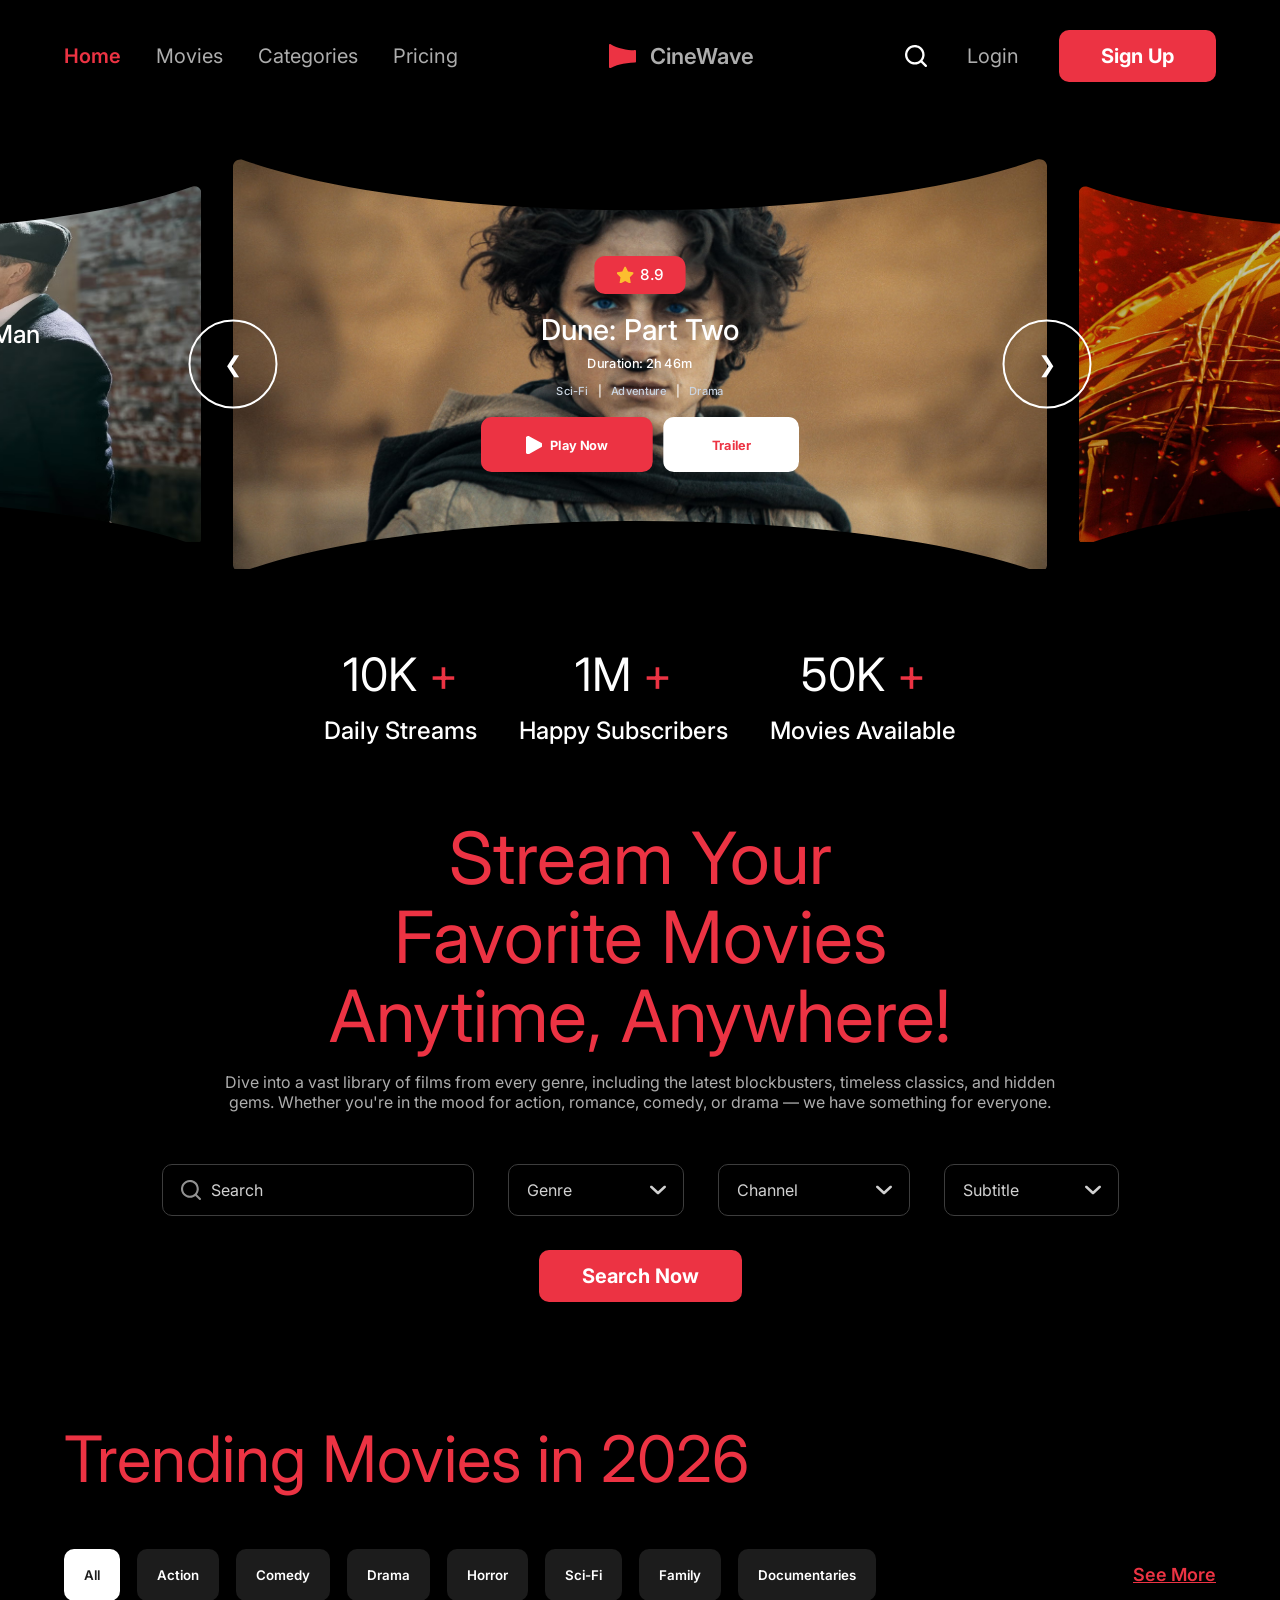
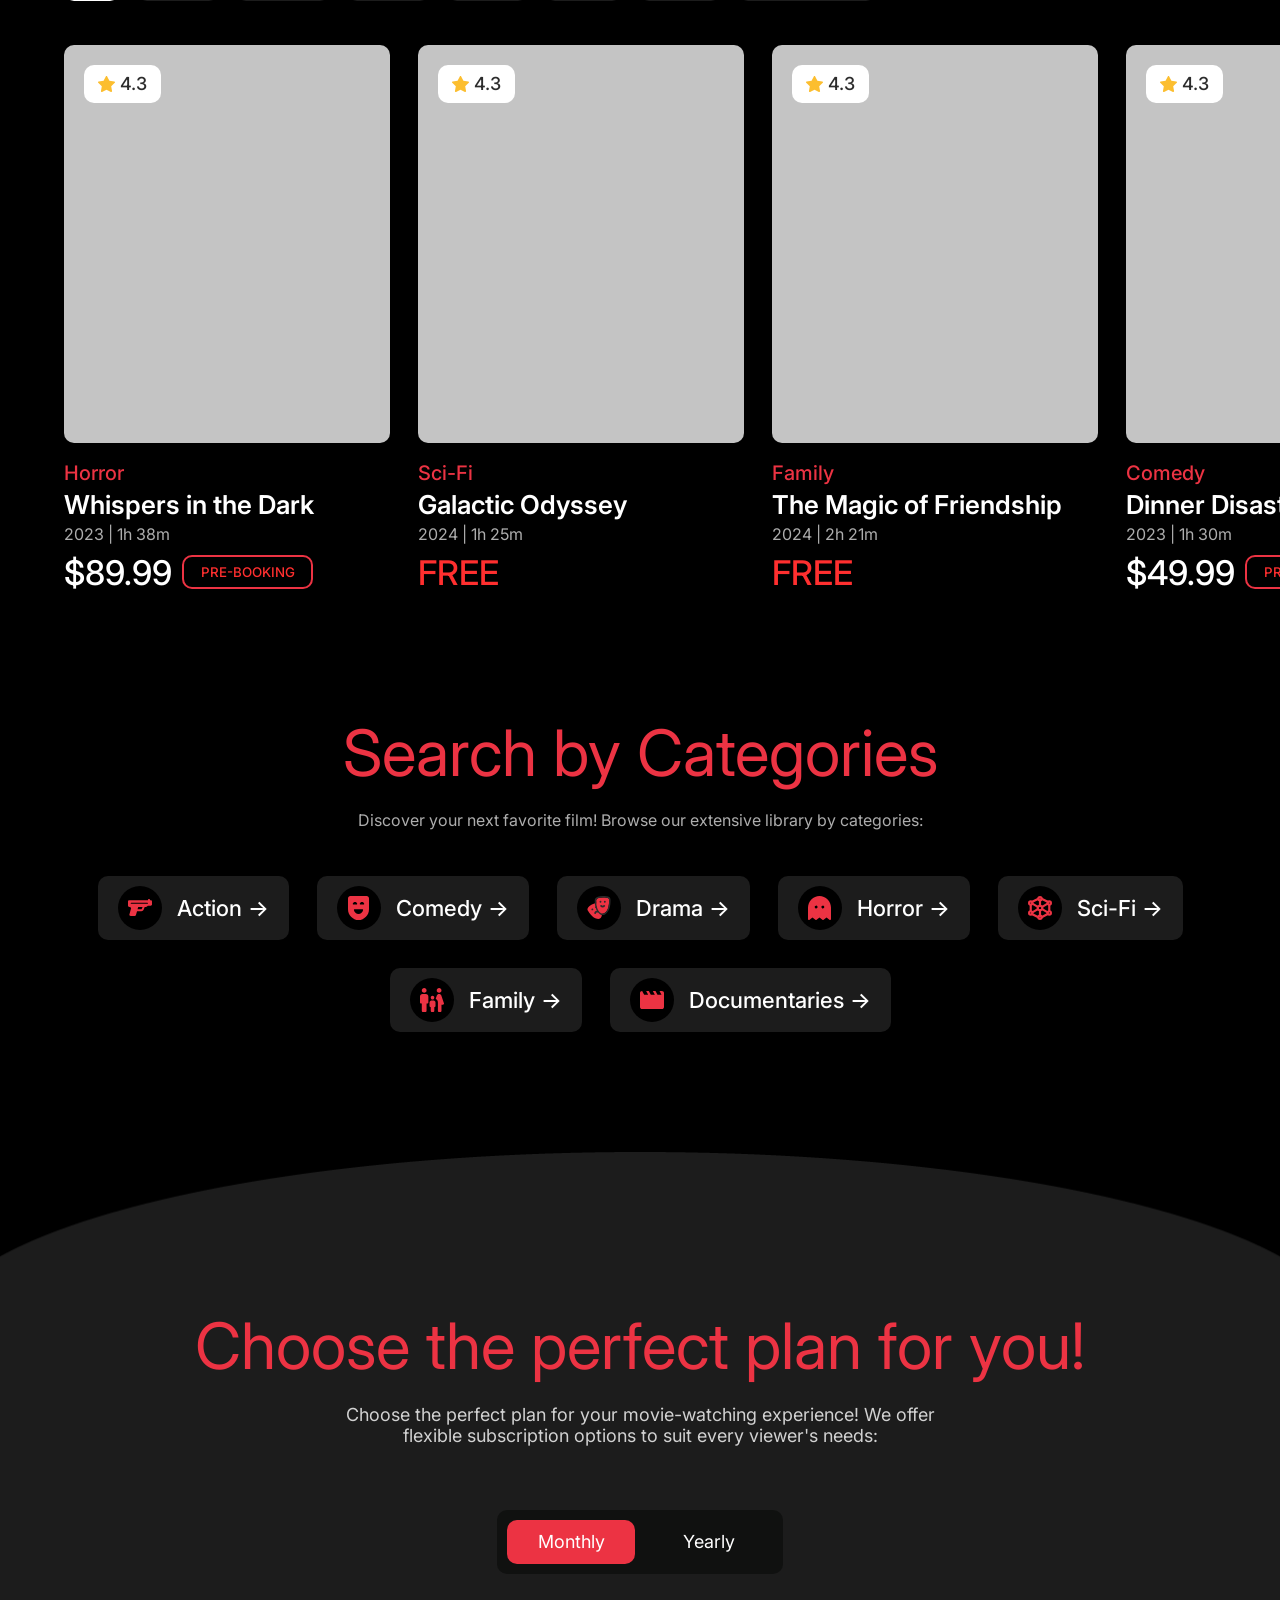
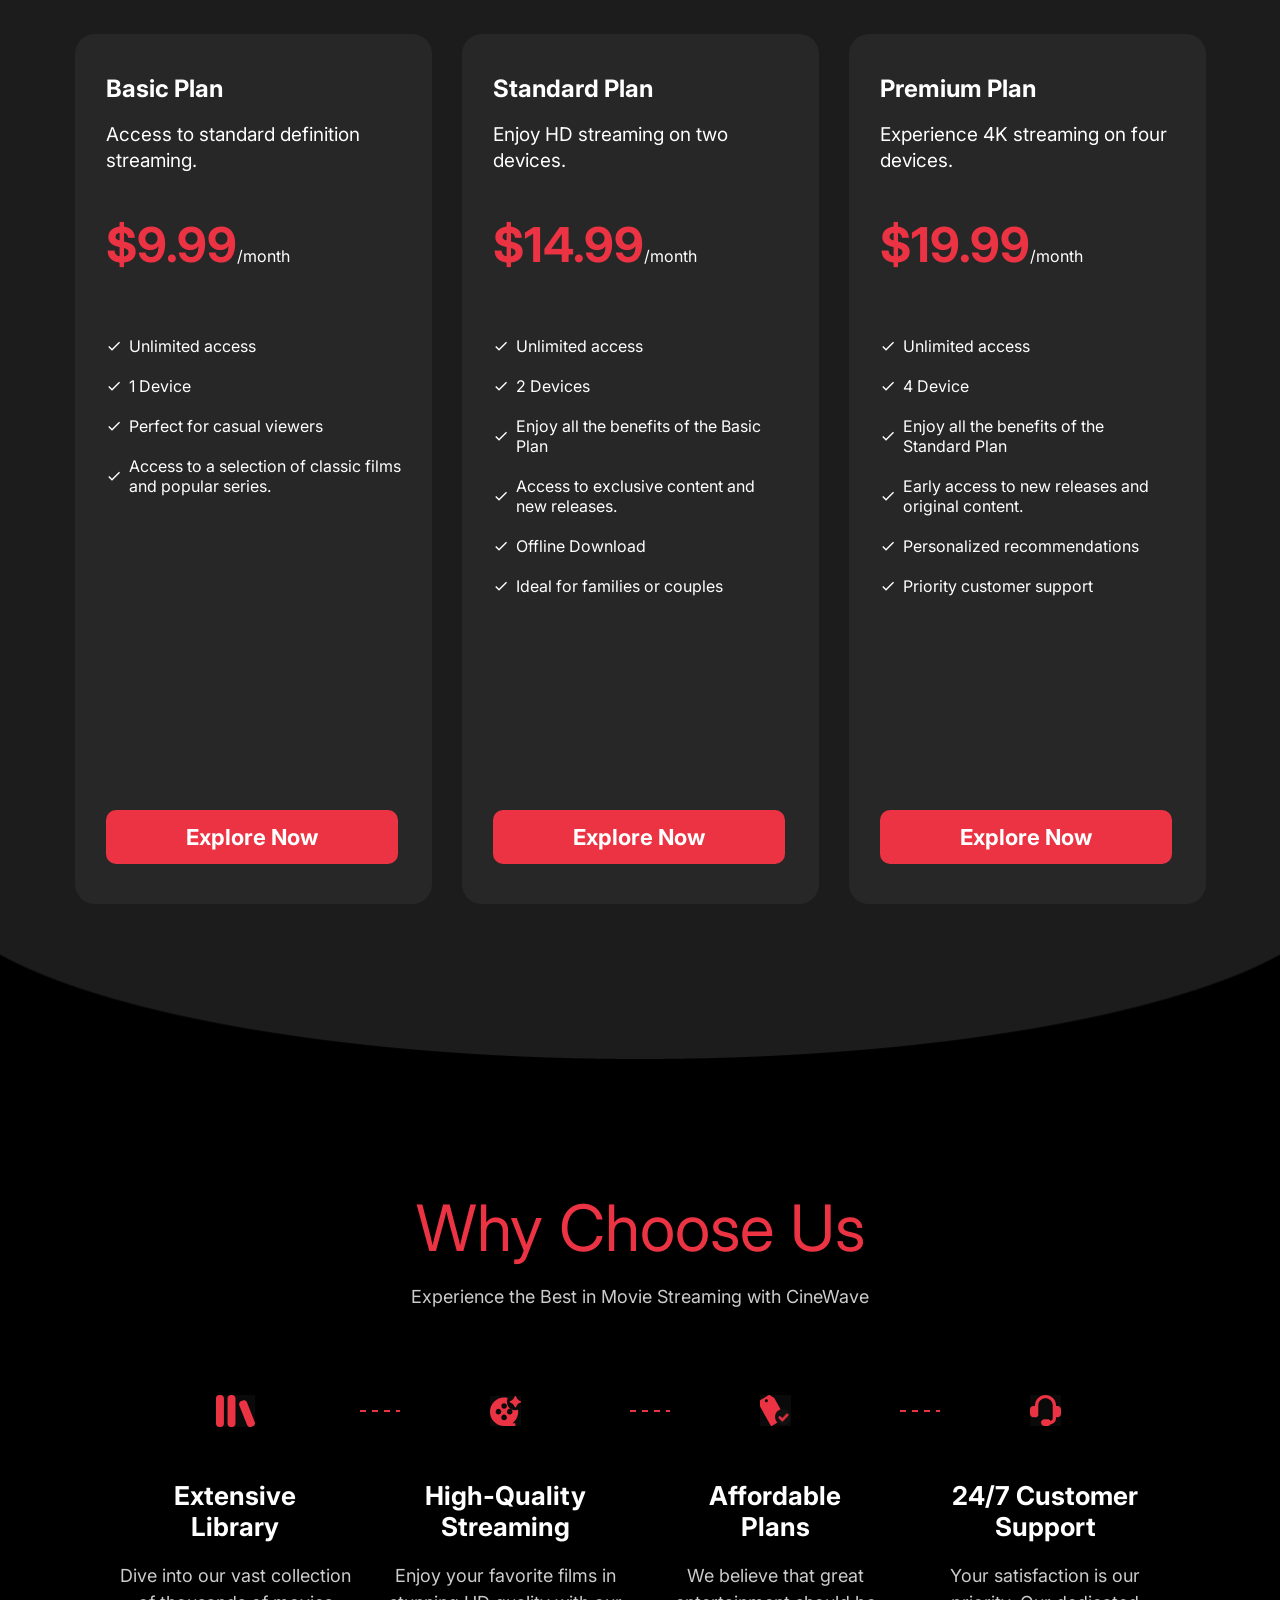
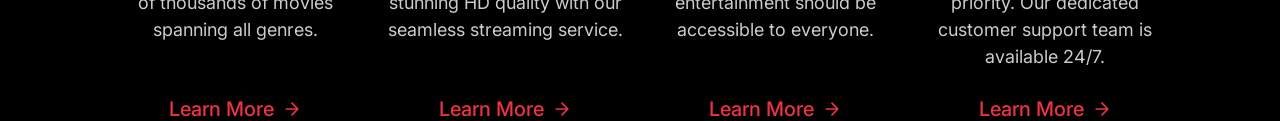
==== commit c0a0985b: "feat: add Why Choose Us section with feature cards and dotted connectors" ====
--- a/index.html
+++ b/index.html
@@ -23,6 +23,7 @@
     <link rel="stylesheet" href="css/movies-grid.css">
     <link rel="stylesheet" href="css/categories.css">
     <link rel="stylesheet" href="css/pricing-section.css">
+    <link rel="stylesheet" href="css/why-choose-us.css">
 </head>
 
 <body>
@@ -357,61 +358,131 @@
             </div>
 
 
-               <div class="pricing-grid">
-        <!-- Basic Plan -->
-        <div class="pricing-card">
-            <h3 class="plan-name">Basic Plan</h3>
-            <p class="plan-description">Access to standard definition streaming.</p>
-            <div class="plan-price">$9.99<span class="price-period">/month</span></div>
-            <ul class="plan-features">
-                <li>Unlimited access</li>
-                <li>1 Device</li>
-                <li>Perfect for casual viewers</li>
-                <li>Access to a selection of classic films and popular series.</li>
-            </ul>
-            <a href="#" class="plan-btn">Explore Now</a>
-            <a href="#" class="about-package">About Package</a>
-        </div>
-
-        <!-- Standard Plan -->
-        <div class="pricing-card">
-            <h3 class="plan-name">Standard Plan</h3>
-            <p class="plan-description">Enjoy HD streaming on two devices.</p>
-            <div class="plan-price">$14.99<span class="price-period">/month</span></div>
-            <ul class="plan-features">
-                <li>Unlimited access</li>
-                <li>2 Devices</li>
-                <li>Enjoy all the benefits of the Basic Plan</li>
-                <li>Access to exclusive content and new releases.</li>
-                <li>Offline Download</li>
-                <li>Ideal for families or couples</li>
-            </ul>
-            <a href="#" class="plan-btn">Explore Now</a>
-            <a href="#" class="about-package">About Package</a>
-        </div>
-
-        <!-- Premium Plan -->
-        <div class="pricing-card">
-            <h3 class="plan-name">Premium Plan</h3>
-            <p class="plan-description">Experience 4K streaming on four devices.</p>
-            <div class="plan-price">$19.99<span class="price-period">/month</span></div>
-            <ul class="plan-features">
-                <li>Unlimited access</li>
-                <li>4 Device</li>
-                <li>Enjoy all the benefits of the Standard Plan</li>
-                <li>Early access to new releases and original content.</li>
-                <li>Personalized recommendations</li>
-                <li>Priority customer support</li>
-            </ul>
-            <a href="#" class="plan-btn">Explore Now</a>
-            <a href="#" class="about-package">About Package</a>
-        </div>
-    </div>
+            <div class="pricing-grid">
+                <!-- Basic Plan -->
+                <div class="pricing-card">
+                    <h3 class="plan-name">Basic Plan</h3>
+                    <p class="plan-description">Access to standard definition streaming.</p>
+                    <div class="plan-price">$9.99<span class="price-period">/month</span></div>
+                    <ul class="plan-features">
+                        <li>Unlimited access</li>
+                        <li>1 Device</li>
+                        <li>Perfect for casual viewers</li>
+                        <li>Access to a selection of classic films and popular series.</li>
+                    </ul>
+                    <a href="#" class="plan-btn">Explore Now</a>
+                </div>
+
+                <!-- Standard Plan -->
+                <div class="pricing-card">
+                    <h3 class="plan-name">Standard Plan</h3>
+                    <p class="plan-description">Enjoy HD streaming on two devices.</p>
+                    <div class="plan-price">$14.99<span class="price-period">/month</span></div>
+                    <ul class="plan-features">
+                        <li>Unlimited access</li>
+                        <li>2 Devices</li>
+                        <li>Enjoy all the benefits of the Basic Plan</li>
+                        <li>Access to exclusive content and new releases.</li>
+                        <li>Offline Download</li>
+                        <li>Ideal for families or couples</li>
+                    </ul>
+                    <a href="#" class="plan-btn">Explore Now</a>
+                </div>
+
+                <!-- Premium Plan -->
+                <div class="pricing-card">
+                    <h3 class="plan-name">Premium Plan</h3>
+                    <p class="plan-description">Experience 4K streaming on four devices.</p>
+                    <div class="plan-price">$19.99<span class="price-period">/month</span></div>
+                    <ul class="plan-features">
+                        <li>Unlimited access</li>
+                        <li>4 Device</li>
+                        <li>Enjoy all the benefits of the Standard Plan</li>
+                        <li>Early access to new releases and original content.</li>
+                        <li>Personalized recommendations</li>
+                        <li>Priority customer support</li>
+                    </ul>
+                    <a href="#" class="plan-btn">Explore Now</a>
+                </div>
+            </div>
         </div>
         </div>
     </section>
 
-    <section></section>
+    <section class="why-choose-us">
+        <div class="container">
+            <h2>Why Choose Us</h2>
+            <p class="pricing-description">Experience the Best in Movie Streaming with CineWave</p>
+
+            <div class="features-grid">
+                <div class="feature-card">
+                    <div class="feature-icon">
+                        <img src="icons/extensiveLibrary.svg" alt="Extensive Library">
+                    </div>
+                    <h3 class="feature-title">Extensive<br>Library</h3>
+                    <p class="feature-description">Dive into our vast collection of thousands of movies spanning all
+                        genres.</p>
+                    <a href="#" class="feature-link">
+                        Learn More
+                        <svg viewBox="0 0 24 24" fill="none" xmlns="http://www.w3.org/2000/svg">
+                            <path d="M5 12H19M19 12L12 5M19 12L12 19" stroke="currentColor" stroke-width="2"
+                                stroke-linecap="round" stroke-linejoin="round" />
+                        </svg>
+                    </a>
+                </div>
+
+                <div class="feature-card">
+                    <div class="feature-icon">
+                        <img src="icons/highQualityStreaming.svg" alt="High-Quality Streaming">
+                    </div>
+                    <h3 class="feature-title">High-Quality<br>Streaming</h3>
+                    <p class="feature-description">Enjoy your favorite films in stunning HD quality with our seamless
+                        streaming service.</p>
+                    <a href="#" class="feature-link">
+                        Learn More
+                        <svg viewBox="0 0 24 24" fill="none" xmlns="http://www.w3.org/2000/svg">
+                            <path d="M5 12H19M19 12L12 5M19 12L12 19" stroke="currentColor" stroke-width="2"
+                                stroke-linecap="round" stroke-linejoin="round" />
+                        </svg>
+                    </a>
+                </div>
+
+                <div class="feature-card">
+                    <div class="feature-icon">
+                        <img src="icons/affordablePlans.svg" alt="Affordable Plans">
+                    </div>
+                    <h3 class="feature-title">Affordable<br>Plans</h3>
+                    <p class="feature-description">We believe that great entertainment should be accessible to everyone.
+                    </p>
+                    <a href="#" class="feature-link">
+                        Learn More
+                        <svg viewBox="0 0 24 24" fill="none" xmlns="http://www.w3.org/2000/svg">
+                            <path d="M5 12H19M19 12L12 5M19 12L12 19" stroke="currentColor" stroke-width="2"
+                                stroke-linecap="round" stroke-linejoin="round" />
+                        </svg>
+                    </a>
+                </div>
+
+                <div class="feature-card">
+                    <div class="feature-icon">
+                        <img src="icons/customerSupport.svg" alt="24/7 Customer Support">
+                    </div>
+                    <h3 class="feature-title">24/7 Customer<br>Support</h3>
+                    <p class="feature-description">Your satisfaction is our priority. Our dedicated customer support
+                        team is available 24/7.</p>
+                    <a href="#" class="feature-link">
+                        Learn More
+                        <svg viewBox="0 0 24 24" fill="none" xmlns="http://www.w3.org/2000/svg">
+                            <path d="M5 12H19M19 12L12 5M19 12L12 19" stroke="currentColor" stroke-width="2"
+                                stroke-linecap="round" stroke-linejoin="round" />
+                        </svg>
+                    </a>
+                </div>
+            </div>
+
+        </div>
+
+    </section>
 
     <script src="js/slaider.js"></script>
     <script src="js/slider-script-marker.js"></script>
--- a/css/why-choose-us.css
+++ b/css/why-choose-us.css
@@ -0,0 +1,145 @@
+       .why-choose-us {
+           max-width: 1200px;
+           margin: 0 auto;
+           margin-top: 130px;
+       }
+
+       .why-choose-us h2 {
+           font-size: 64px;
+           color: #EC3343;
+           text-align: center;
+           margin-bottom: 20px;
+       }
+
+       .pricing-description {
+           font-size: 18px;
+           color: #FFFFFF;
+           text-align: center;
+           max-width: 600px;
+           margin: 0 auto 64px;
+           opacity: 0.8;
+       }
+
+       .features-grid {
+           display: flex;
+           justify-content: center;
+           flex-wrap: wrap;
+           position: relative;
+       }
+
+       .feature-card {
+           flex: 1;
+           min-width: 200px;
+           text-align: center;
+           position: relative;
+           padding: 0 15px;
+           display: flex;
+           flex-direction: column;
+       }
+
+       /* Пунктирная линия между иконками - вплотную */
+       .feature-card:not(:last-child) .feature-icon::after {
+           content: '';
+           position: absolute;
+           left: calc(100% + 5px);
+           top: 50%;
+           transform: translateY(-50%);
+           width: 40px;
+           height: 2px;
+           background: repeating-linear-gradient(to right, #EC3343, #EC3343 6px, transparent 6px, transparent 12px);
+       }
+
+       .feature-icon {
+           margin-bottom: 25px;
+           min-height: 80px;
+           display: flex;
+           align-items: center;
+           justify-content: center;
+           position: relative;
+       }
+
+       .feature-icon img {
+           max-width: 80px;
+           max-height: 80px;
+           width: auto;
+           height: auto;
+           display: block;
+           position: relative;
+           z-index: 1;
+           background-color: #0A0A0A;
+       }
+
+       .feature-title {
+           font-size: 26px;
+           font-weight: 700;
+           color: #FFFFFF;
+           margin-bottom: 16px;
+           min-height: 70px;
+           display: flex;
+           align-items: center;
+           justify-content: center;
+           gap: 6px;
+           flex-wrap: wrap;
+       }
+
+       .feature-description {
+           font-size: 18px;
+           font-weight: 400;
+           color: #FFFFFF;
+           line-height: 1.5;
+           margin-bottom: 27px;
+           opacity: 0.8;
+           min-height: 100px;
+       }
+
+       .feature-link {
+           display: inline-flex;
+           align-items: center;
+           gap: 8px;
+           font-size: 20px;
+           font-weight: 500;
+           color: #EC3343;
+           text-decoration: none;
+           transition: gap 0.3s ease;
+           margin-top: auto;
+           align-self: center;
+       }
+
+       .feature-link:hover {
+           gap: 12px;
+       }
+
+       .feature-link svg {
+           width: 20px;
+           height: 20px;
+       }
+
+       @media (max-width: 1024px) {
+           .feature-card:not(:last-child) .feature-icon::after {
+               width: 30px;
+               left: calc(100% + 3px);
+           }
+       }
+
+       @media (max-width: 768px) {
+           .features-grid {
+               flex-direction: column;
+               gap: 40px;
+           }
+
+           .feature-card:not(:last-child) .feature-icon::after {
+               display: none;
+           }
+
+           .why-choose-us h2 {
+               font-size: 40px;
+           }
+
+           .feature-title {
+               min-height: auto;
+           }
+
+           .feature-description {
+               min-height: auto;
+           }
+       }
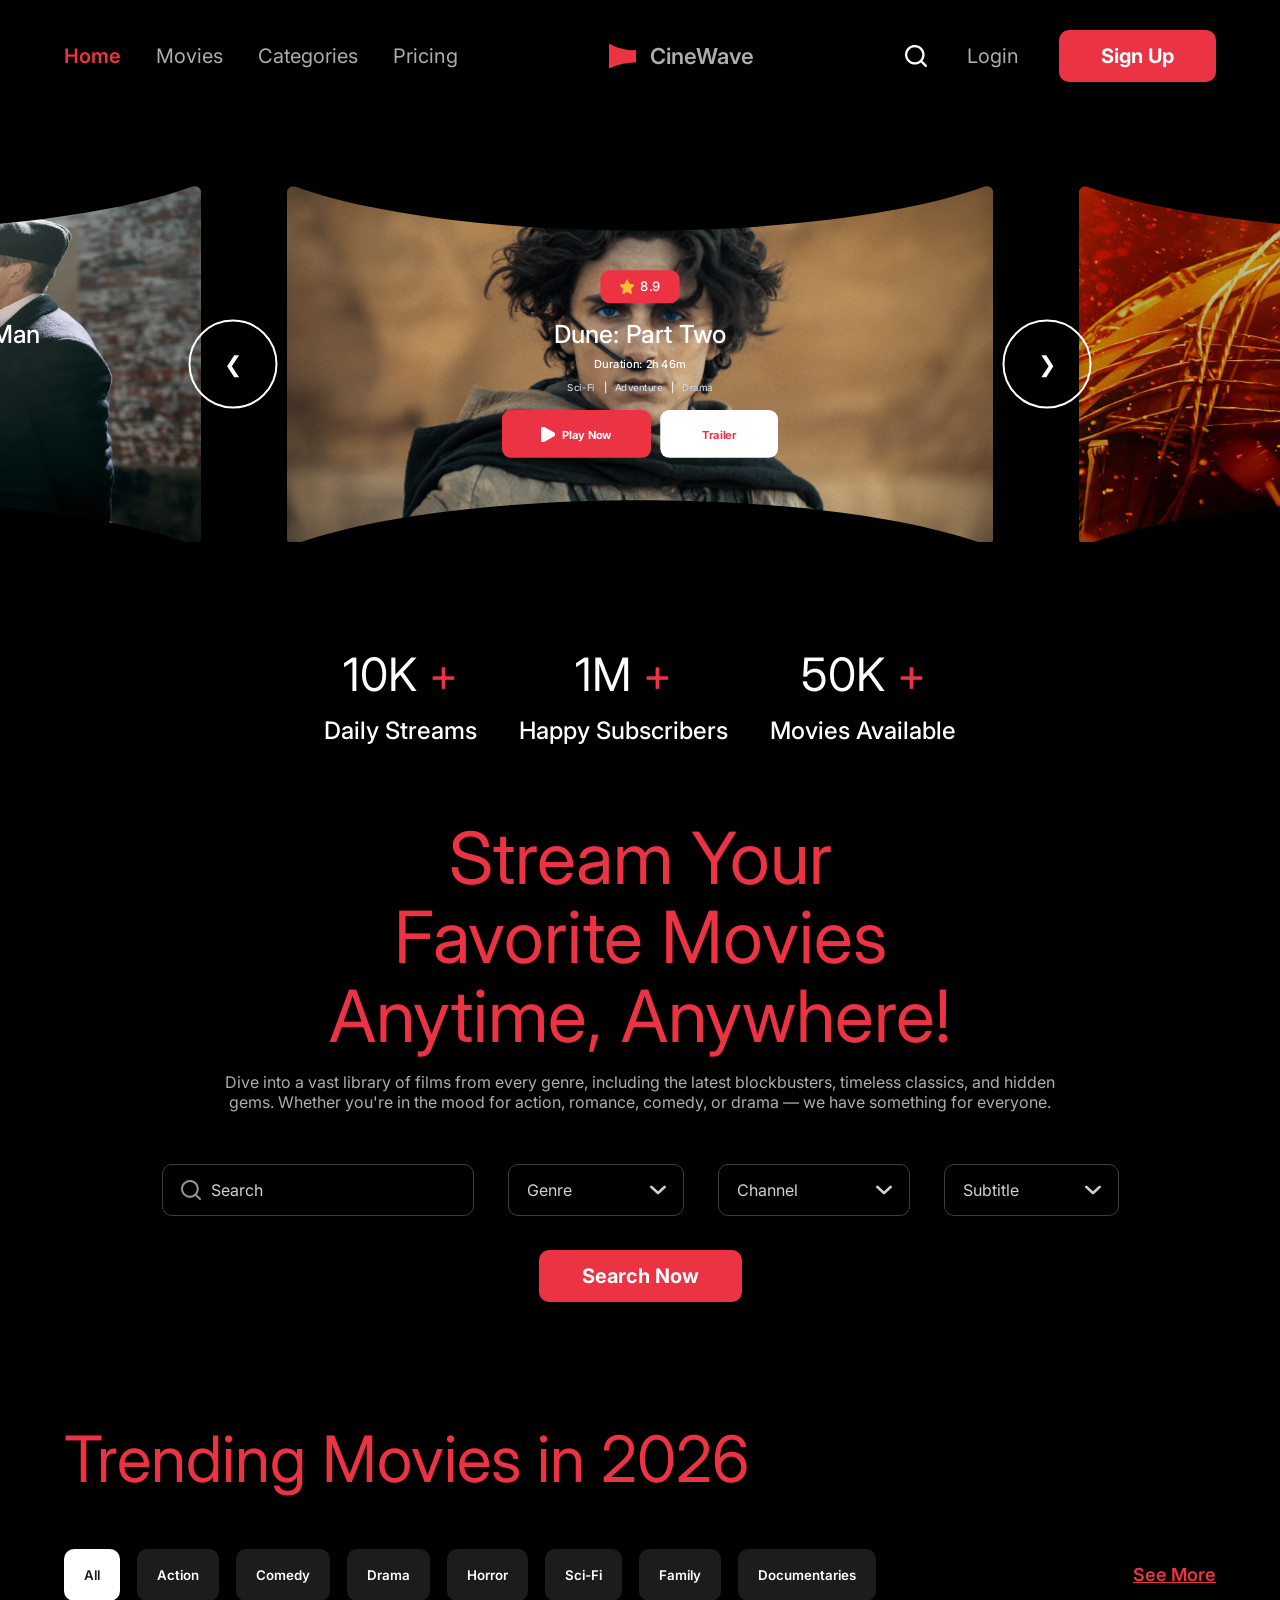
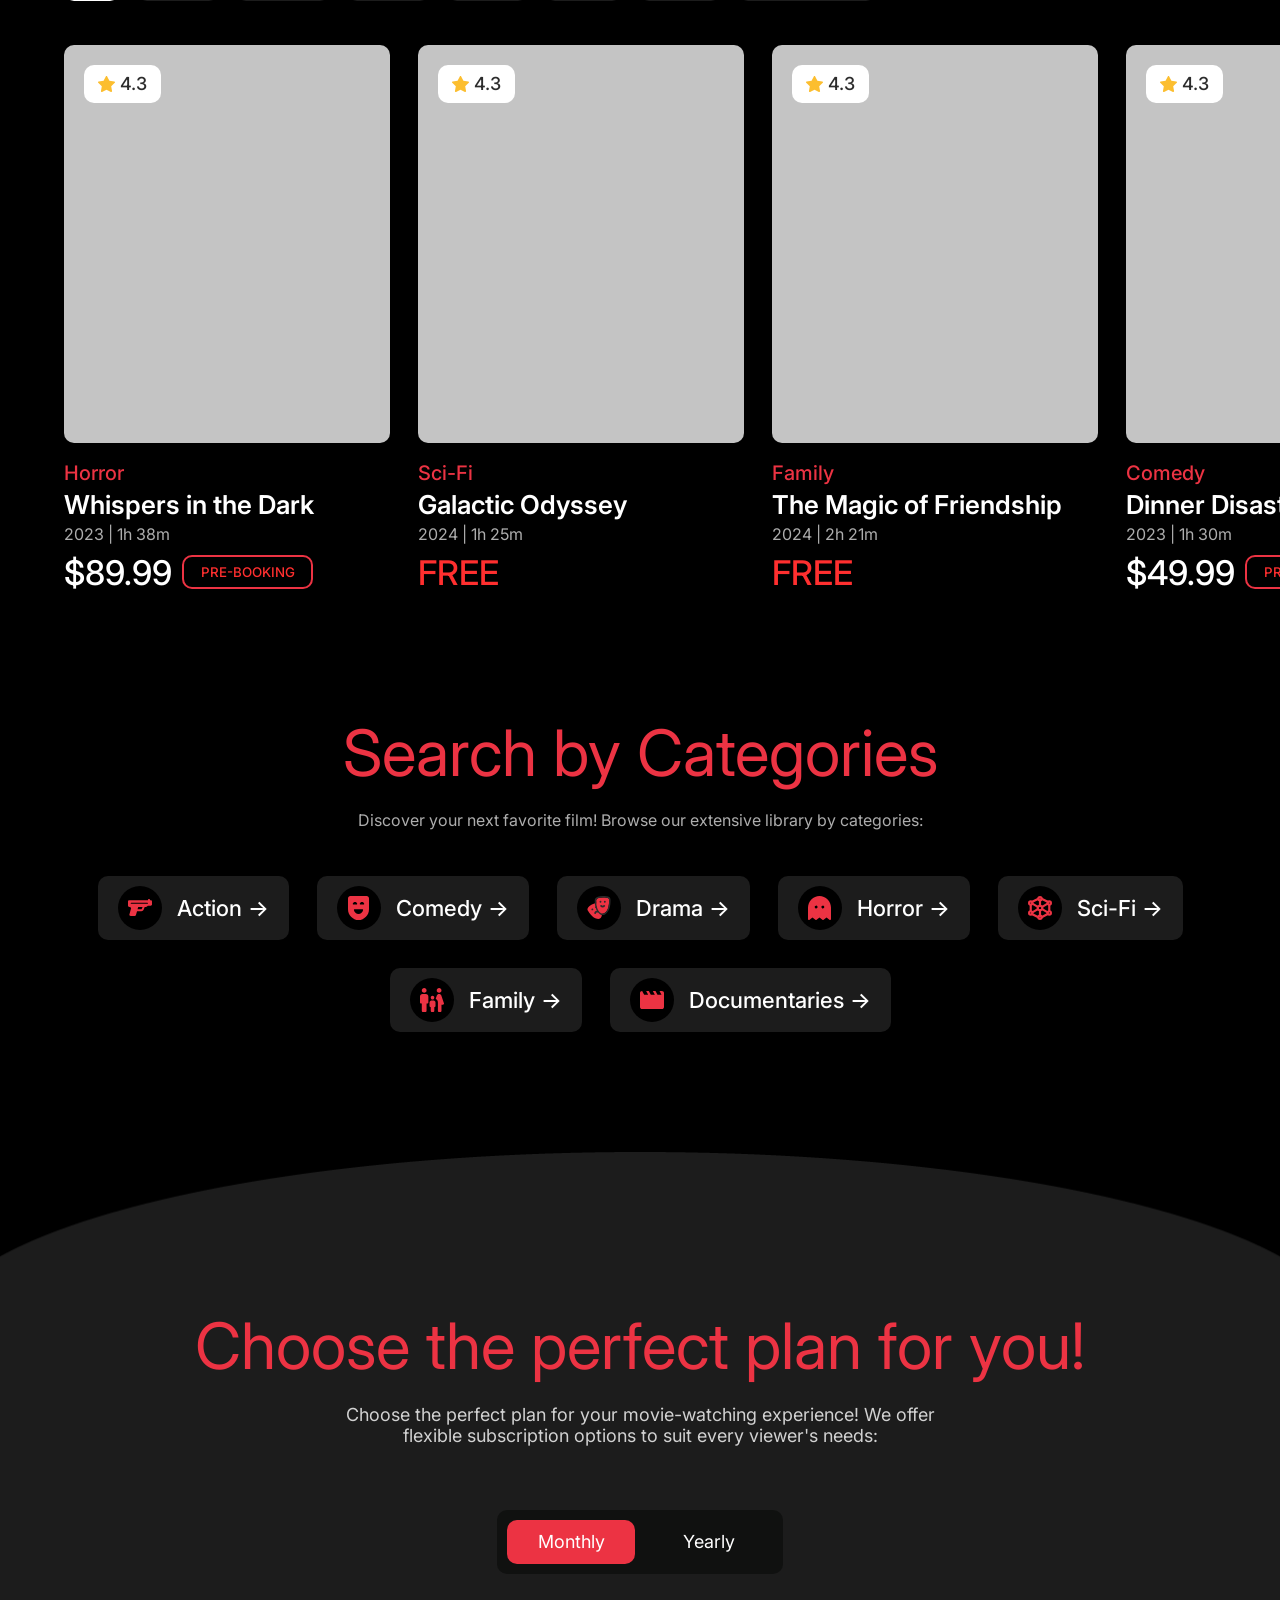
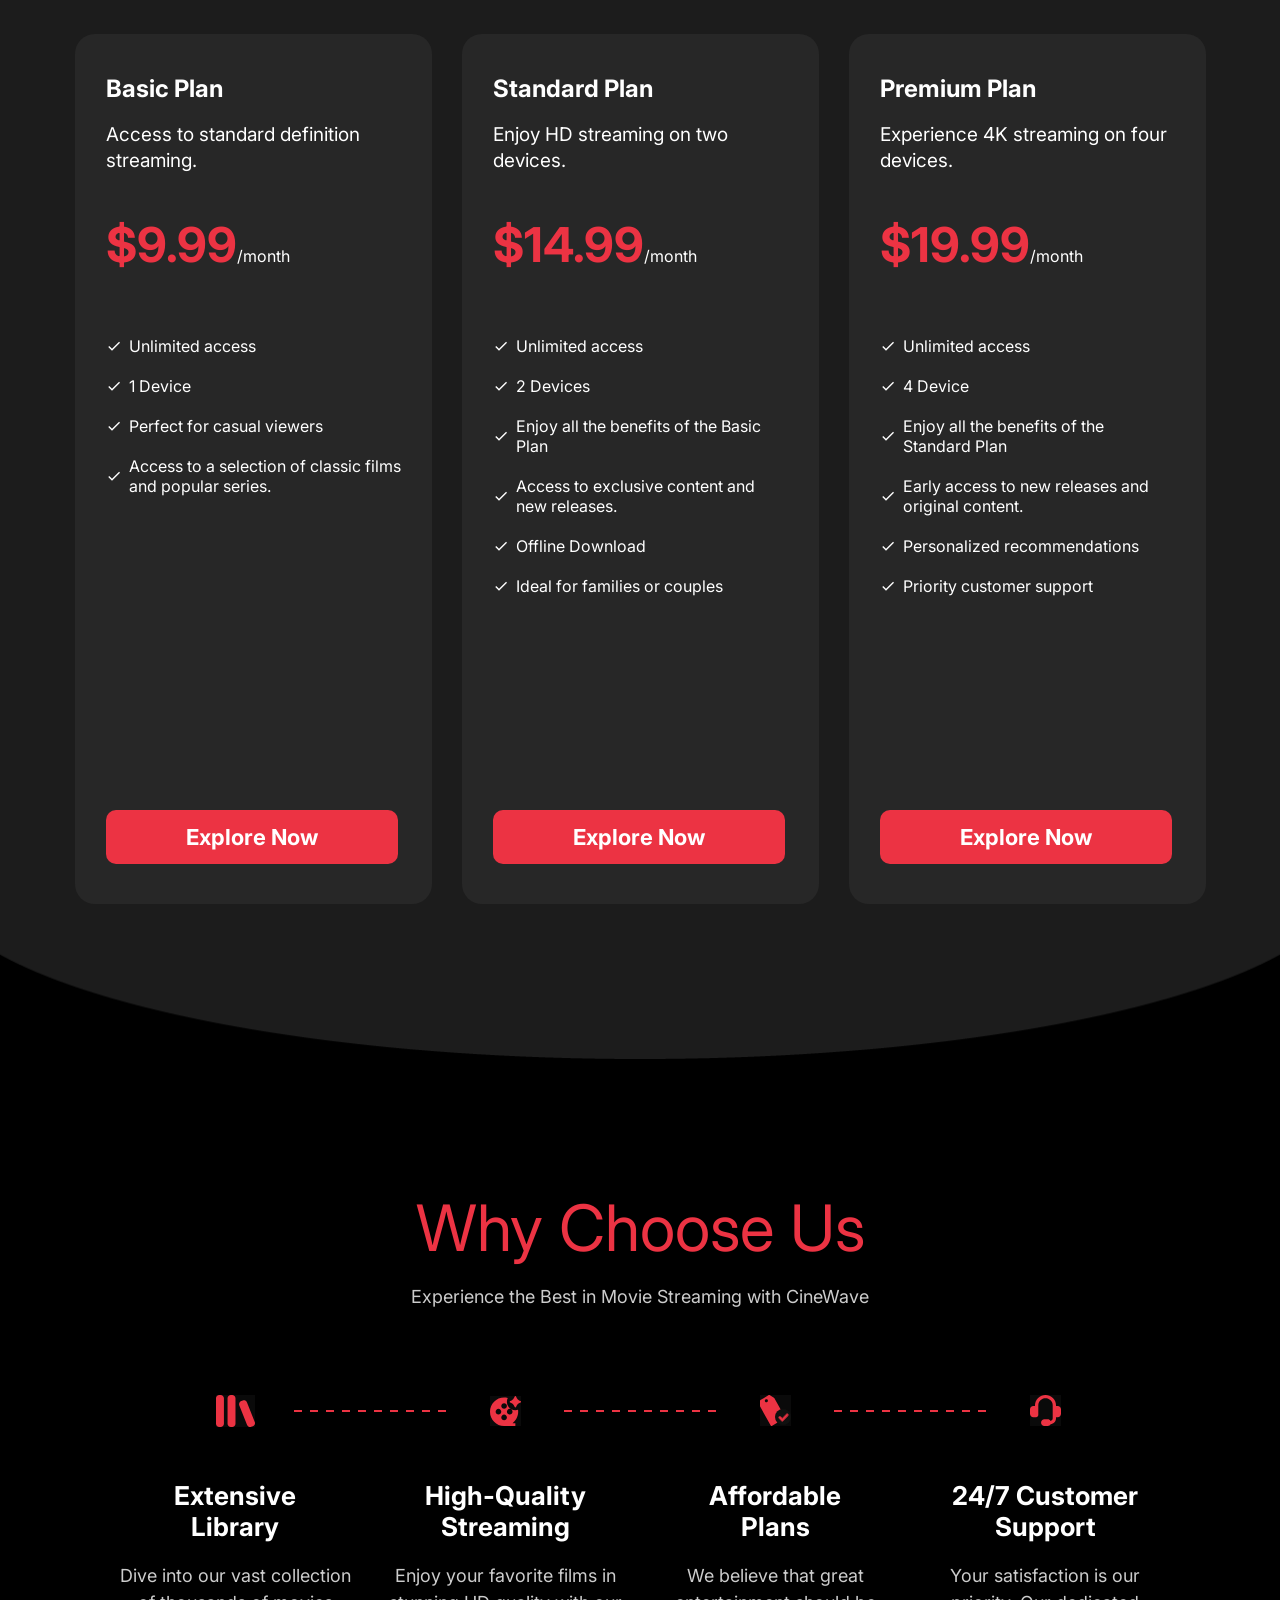
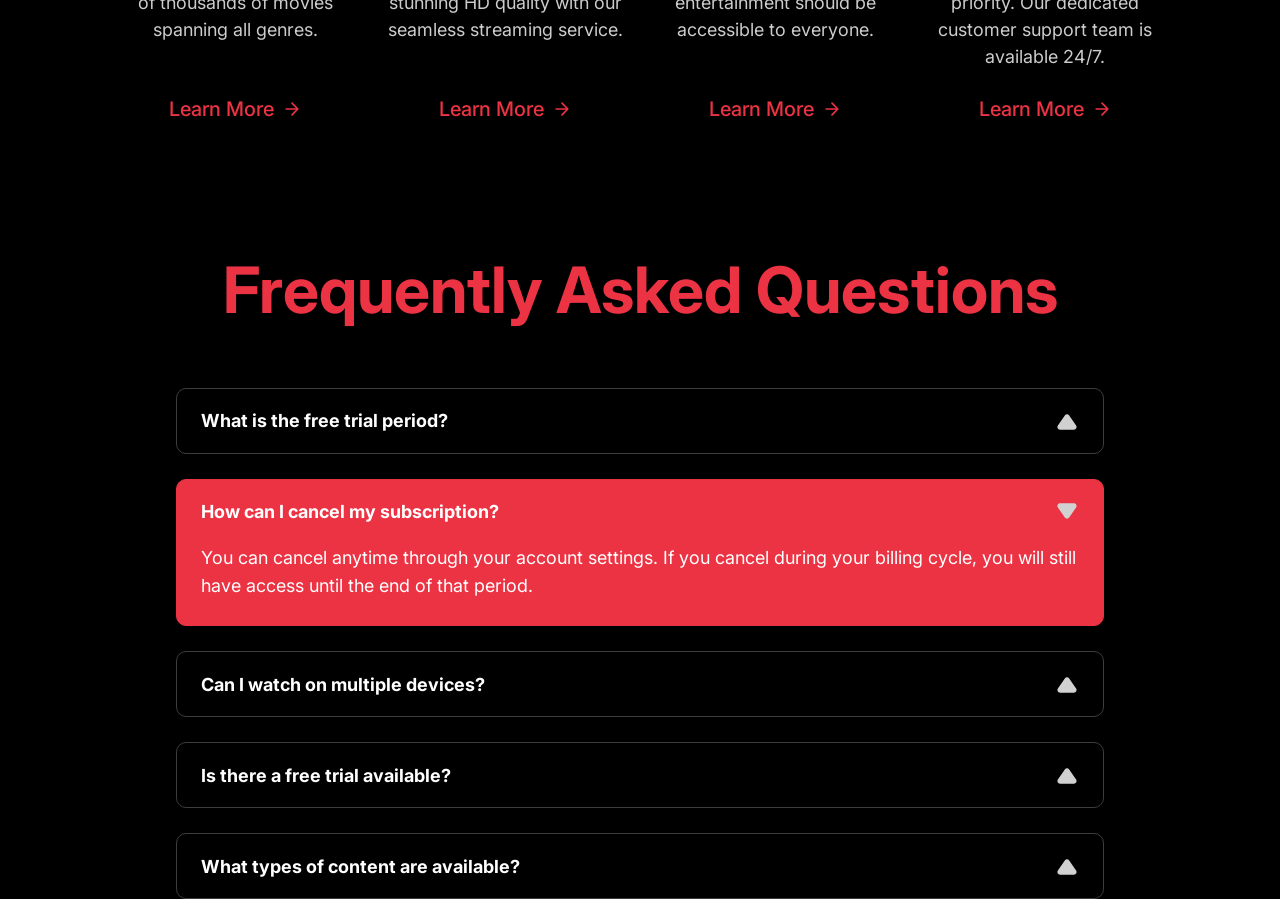
==== commit 5e37daa1: "add faq accordion" ====
--- a/index.html
+++ b/index.html
@@ -24,6 +24,7 @@
     <link rel="stylesheet" href="css/categories.css">
     <link rel="stylesheet" href="css/pricing-section.css">
     <link rel="stylesheet" href="css/why-choose-us.css">
+    <link rel="stylesheet" href="css/faq-sectionю.css">
 </head>
 
 <body>
@@ -484,8 +485,95 @@
 
     </section>
 
+    <section class="faq-section">
+        <h2>Frequently Asked Questions</h2>
+
+        <div class="accordion">
+            <!-- Item 1 -->
+            <div class="accordion-item">
+                <div class="accordion-header">
+                    <span class="accordion-question">What is the free trial period?</span>
+                    <div class="accordion-icon">
+                        <img src="icons/accordion-arrow.svg" alt="Expand">
+                    </div>
+                </div>
+                <div class="accordion-content">
+                    <div class="accordion-answer">
+                        Our free trial period lasts 7 days. During this time, you have full access to all features and
+                        content. No credit card is required to start your free trial.
+                    </div>
+                </div>
+            </div>
+
+            <!-- Item 2 (open by default) -->
+            <div class="accordion-item open">
+                <div class="accordion-header">
+                    <span class="accordion-question">How can I cancel my subscription?</span>
+                    <div class="accordion-icon">
+                        <img src="icons/accordion-arrow.svg" alt="Expand">
+                    </div>
+                </div>
+                <div class="accordion-content">
+                    <div class="accordion-answer">
+                        You can cancel anytime through your account settings. If you cancel during your billing cycle,
+                        you will still have access until the end of that period.
+                    </div>
+                </div>
+            </div>
+
+            <!-- Item 3 -->
+            <div class="accordion-item">
+                <div class="accordion-header">
+                    <span class="accordion-question">Can I watch on multiple devices?</span>
+                    <div class="accordion-icon">
+                        <img src="icons/accordion-arrow.svg" alt="Expand">
+                    </div>
+                </div>
+                <div class="accordion-content">
+                    <div class="accordion-answer">
+                        Yes! Depending on your plan, you can watch on up to 4 devices simultaneously. All plans include
+                        unlimited access on your registered devices.
+                    </div>
+                </div>
+            </div>
+
+            <!-- Item 4 -->
+            <div class="accordion-item">
+                <div class="accordion-header">
+                    <span class="accordion-question">Is there a free trial available?</span>
+                    <div class="accordion-icon">
+                        <img src="icons/accordion-arrow.svg" alt="Expand">
+                    </div>
+                </div>
+                <div class="accordion-content">
+                    <div class="accordion-answer">
+                        Yes, we offer a 7-day free trial for all new users. You can cancel anytime during the trial
+                        period with no charges.
+                    </div>
+                </div>
+            </div>
+
+            <!-- Item 5 -->
+            <div class="accordion-item">
+                <div class="accordion-header">
+                    <span class="accordion-question">What types of content are available?</span>
+                    <div class="accordion-icon">
+                        <img src="icons/accordion-arrow.svg" alt="Expand">
+                    </div>
+                </div>
+                <div class="accordion-content">
+                    <div class="accordion-answer">
+                        We offer a vast library including movies, TV series, documentaries, and exclusive original
+                        content across all genres — from action and comedy to drama and sci-fi.
+                    </div>
+                </div>
+            </div>
+        </div>
+    </section>
+
     <script src="js/slaider.js"></script>
     <script src="js/slider-script-marker.js"></script>
+    <script src="js/accordion.js"></script>
 </body>
 
 </html>
--- a/css/why-choose-us.css
+++ b/css/why-choose-us.css
@@ -1,145 +1,145 @@
-       .why-choose-us {
-           max-width: 1200px;
-           margin: 0 auto;
-           margin-top: 130px;
-       }
+        .why-choose-us {
+            max-width: 1200px;
+            margin: 0 auto;
+            margin-top: 130px;
+        }
 
-       .why-choose-us h2 {
-           font-size: 64px;
-           color: #EC3343;
-           text-align: center;
-           margin-bottom: 20px;
-       }
+        .why-choose-us h2 {
+            font-size: 64px;
+            color: #EC3343;
+            text-align: center;
+            margin-bottom: 20px;
+        }
 
-       .pricing-description {
-           font-size: 18px;
-           color: #FFFFFF;
-           text-align: center;
-           max-width: 600px;
-           margin: 0 auto 64px;
-           opacity: 0.8;
-       }
+        .pricing-description {
+            font-size: 18px;
+            color: #FFFFFF;
+            text-align: center;
+            max-width: 600px;
+            margin: 0 auto 64px;
+            opacity: 0.8;
+        }
 
-       .features-grid {
-           display: flex;
-           justify-content: center;
-           flex-wrap: wrap;
-           position: relative;
-       }
+        .features-grid {
+            display: flex;
+            justify-content: center;
+            flex-wrap: wrap;
+        }
 
-       .feature-card {
-           flex: 1;
-           min-width: 200px;
-           text-align: center;
-           position: relative;
-           padding: 0 15px;
-           display: flex;
-           flex-direction: column;
-       }
+        .feature-card {
+            flex: 1;
+            min-width: 200px;
+            text-align: center;
+            position: relative;
+            padding: 0 15px;
+            display: flex;
+            flex-direction: column;
+        }
 
-       /* Пунктирная линия между иконками - вплотную */
-       .feature-card:not(:last-child) .feature-icon::after {
-           content: '';
-           position: absolute;
-           left: calc(100% + 5px);
-           top: 50%;
-           transform: translateY(-50%);
-           width: 40px;
-           height: 2px;
-           background: repeating-linear-gradient(to right, #EC3343, #EC3343 6px, transparent 6px, transparent 12px);
-       }
+        /* Пунктир с отступом 40px от иконки, до следующей иконки */
+        .feature-card:not(:last-child) .feature-icon::after {
+            content: '';
+            position: absolute;
+            left: calc(58% + 40px);
+            top: 50%;
+            transform: translateY(-50%);
+            width: calc(100% - 80px);
+            height: 2px;
+            background: repeating-linear-gradient(to right, #EC3343, #EC3343 8px, transparent 8px, transparent 16px);
+            z-index: 0;
+        }
 
-       .feature-icon {
-           margin-bottom: 25px;
-           min-height: 80px;
-           display: flex;
-           align-items: center;
-           justify-content: center;
-           position: relative;
-       }
+        .feature-icon {
+            margin-bottom: 25px;
+            min-height: 80px;
+            display: flex;
+            align-items: center;
+            justify-content: center;
+            position: relative;
+        }
 
-       .feature-icon img {
-           max-width: 80px;
-           max-height: 80px;
-           width: auto;
-           height: auto;
-           display: block;
-           position: relative;
-           z-index: 1;
-           background-color: #0A0A0A;
-       }
+        .feature-icon img {
+            max-width: 80px;
+            max-height: 80px;
+            width: auto;
+            height: auto;
+            display: block;
+            position: relative;
+            z-index: 1;
+            background-color: #0A0A0A;
+        }
 
-       .feature-title {
-           font-size: 26px;
-           font-weight: 700;
-           color: #FFFFFF;
-           margin-bottom: 16px;
-           min-height: 70px;
-           display: flex;
-           align-items: center;
-           justify-content: center;
-           gap: 6px;
-           flex-wrap: wrap;
-       }
+        .feature-title {
+            font-size: 26px;
+            font-weight: 700;
+            color: #FFFFFF;
+            margin-bottom: 16px;
+            min-height: 70px;
+            display: flex;
+            align-items: center;
+            justify-content: center;
+            gap: 6px;
+            flex-wrap: wrap;
+        }
 
-       .feature-description {
-           font-size: 18px;
-           font-weight: 400;
-           color: #FFFFFF;
-           line-height: 1.5;
-           margin-bottom: 27px;
-           opacity: 0.8;
-           min-height: 100px;
-       }
+        .feature-description {
+            font-size: 18px;
+            font-weight: 400;
+            color: #FFFFFF;
+            line-height: 1.5;
+            margin-bottom: 27px;
+            opacity: 0.8;
+            min-height: 100px;
+        }
 
-       .feature-link {
-           display: inline-flex;
-           align-items: center;
-           gap: 8px;
-           font-size: 20px;
-           font-weight: 500;
-           color: #EC3343;
-           text-decoration: none;
-           transition: gap 0.3s ease;
-           margin-top: auto;
-           align-self: center;
-       }
+        .feature-link {
+            display: inline-flex;
+            align-items: center;
+            gap: 8px;
+            font-size: 20px;
+            font-weight: 500;
+            color: #EC3343;
+            text-decoration: none;
+            transition: gap 0.3s ease;
+            margin-top: auto;
+            align-self: center;
+        }
 
-       .feature-link:hover {
-           gap: 12px;
-       }
+        .feature-link:hover {
+            gap: 12px;
+        }
 
-       .feature-link svg {
-           width: 20px;
-           height: 20px;
-       }
+        .feature-link svg {
+            width: 20px;
+            height: 20px;
+        }
 
-       @media (max-width: 1024px) {
-           .feature-card:not(:last-child) .feature-icon::after {
-               width: 30px;
-               left: calc(100% + 3px);
-           }
-       }
+        @media (max-width: 1024px) {
+            .feature-card:not(:last-child) .feature-icon::after {
+                left: calc(100% + 20px);
+                width: calc(100% - 40px);
+            }
+        }
 
-       @media (max-width: 768px) {
-           .features-grid {
-               flex-direction: column;
-               gap: 40px;
-           }
-
-           .feature-card:not(:last-child) .feature-icon::after {
-               display: none;
-           }
-
-           .why-choose-us h2 {
-               font-size: 40px;
-           }
-
-           .feature-title {
-               min-height: auto;
-           }
-
-           .feature-description {
-               min-height: auto;
-           }
-       }+        @media (max-width: 768px) {
+            .features-grid {
+                flex-direction: column;
+                gap: 40px;
+            }
+            
+            .feature-card:not(:last-child) .feature-icon::after {
+                display: none;
+            }
+            
+            .why-choose-us h2 {
+                font-size: 40px;
+            }
+            
+            .feature-title {
+                min-height: auto;
+            }
+            
+            .feature-description {
+                min-height: auto;
+            }
+        }
--- a/css/faq-sectionю.css
+++ b/css/faq-sectionю.css
@@ -0,0 +1,107 @@
+        .faq-section {
+            max-width: 928px;
+            width: 100%;
+            margin: 0 auto;
+            margin-top: 130px;
+        }
+
+        .faq-section h2 {
+            font-size: 64px;
+            font-weight: 700;
+            color: #EC3343;
+            text-align: center;
+            margin-bottom: 60px;
+        }
+
+        /* Accordion */
+        .accordion {
+            display: flex;
+            flex-direction: column;
+            gap: 25px;
+        }
+
+        .accordion-item {
+            border: 1px solid #3D3D3D;
+            border-radius: 10px;
+            overflow: hidden;
+            transition: all 0.3s ease;
+            background-color: transparent;
+        }
+
+        /* Раскрытый элемент — целиком красный */
+        .accordion-item.open {
+            background-color: #EC3343;
+            border-color: #EC3343;
+        }
+
+        .accordion-header {
+            display: flex;
+            justify-content: space-between;
+            align-items: center;
+            padding: 20px 24px;
+            cursor: pointer;
+            transition: all 0.3s ease;
+        }
+
+        .accordion-header:hover {
+            opacity: 0.8;
+        }
+
+        .accordion-question {
+            font-size: 18px;
+            font-weight: 700;
+            color: #FFFFFF;
+        }
+
+        .accordion-icon {
+            width: 24px;
+            height: 24px;
+            flex-shrink: 0;
+            transition: transform 0.3s ease;
+        }
+
+        .accordion-icon img {
+            width: 100%;
+            height: 100%;
+            display: block;
+        }
+
+        /* Rotate icon when open */
+        .accordion-item.open .accordion-icon {
+            transform: rotate(180deg);
+        }
+
+        .accordion-content {
+            max-height: 0;
+            overflow: hidden;
+            transition: max-height 0.4s ease;
+        }
+
+        .accordion-answer {
+            padding: 0 24px 24px 24px;
+            font-size: 18px;
+            font-weight: 400;
+            color: #FFFFFF;
+            line-height: 1.6;
+        }
+
+        @media (max-width: 768px) {
+            .faq-section h2 {
+                font-size: 40px;
+                margin-bottom: 40px;
+            }
+
+            .accordion-header {
+                padding: 16px 20px;
+            }
+
+            .accordion-question {
+                font-size: 16px;
+                padding-right: 16px;
+            }
+
+            .accordion-answer {
+                font-size: 16px;
+                padding: 0 20px 20px 20px;
+            }
+        }
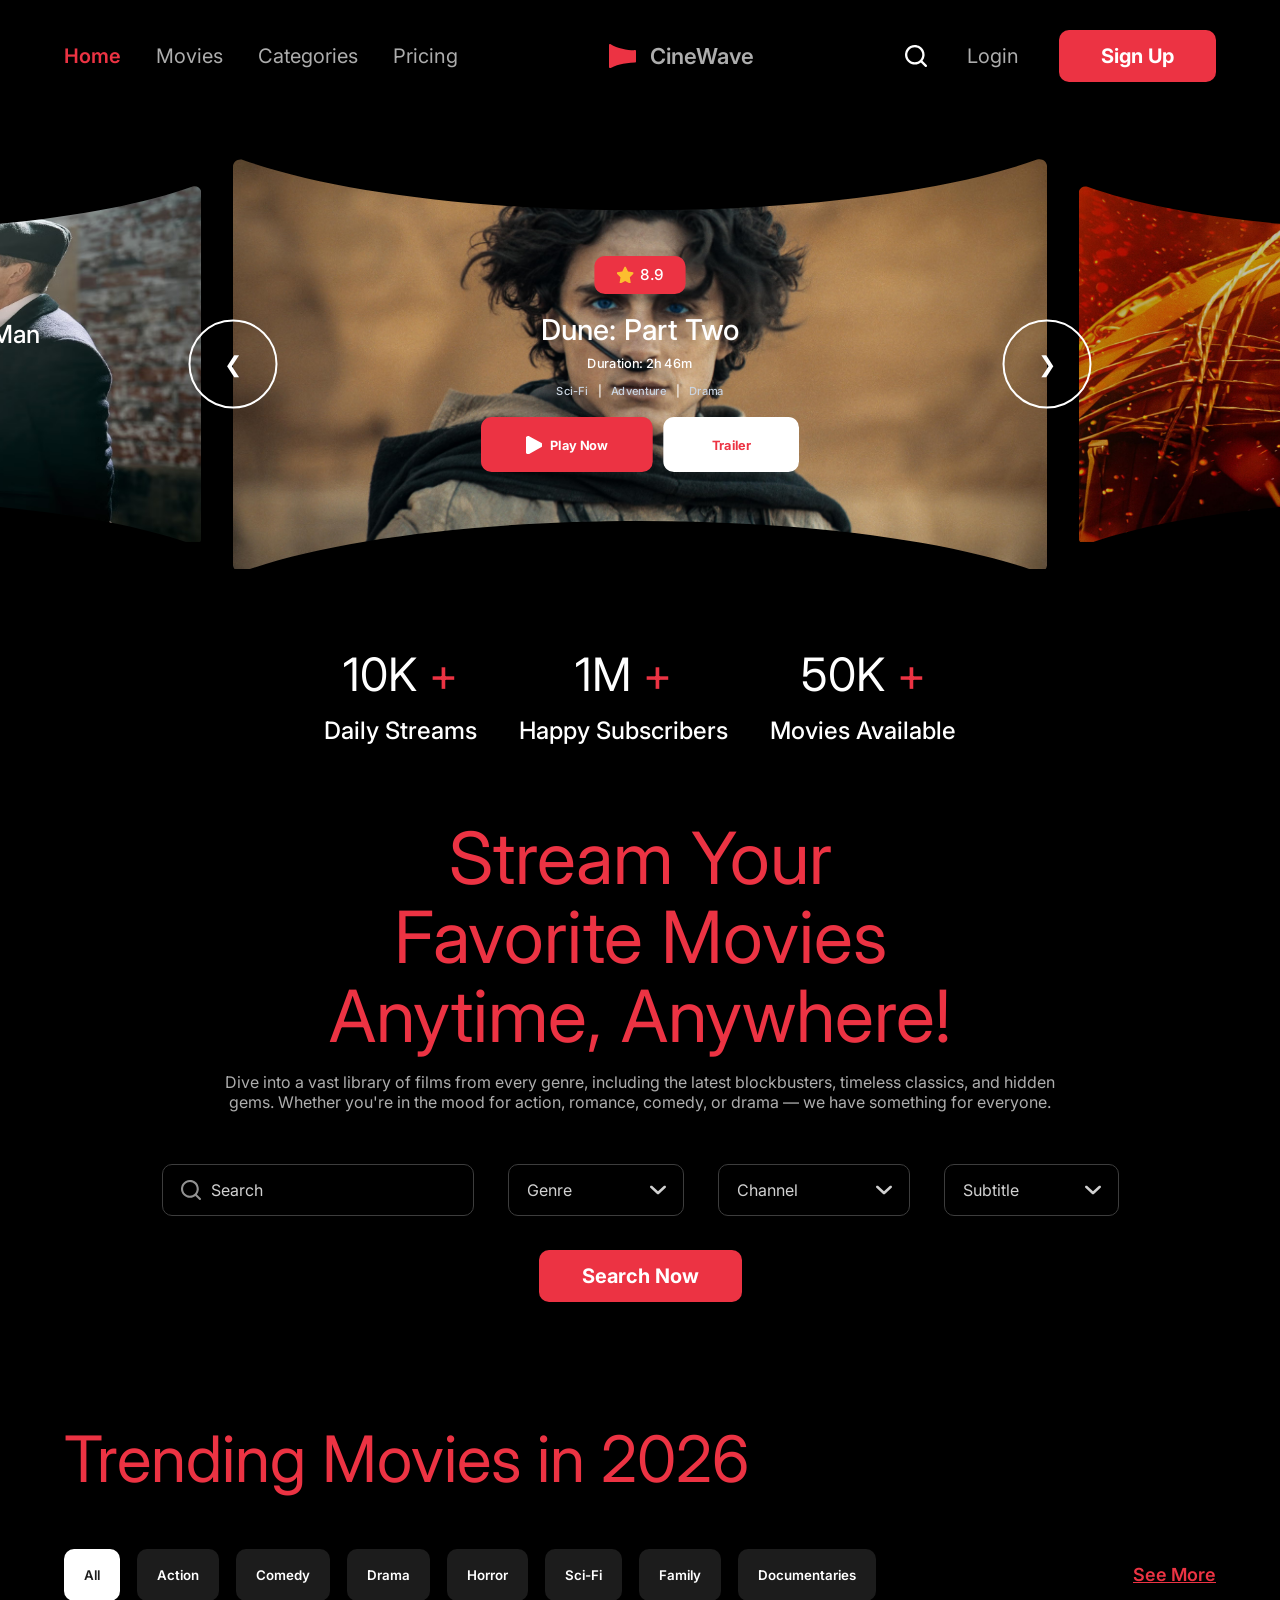
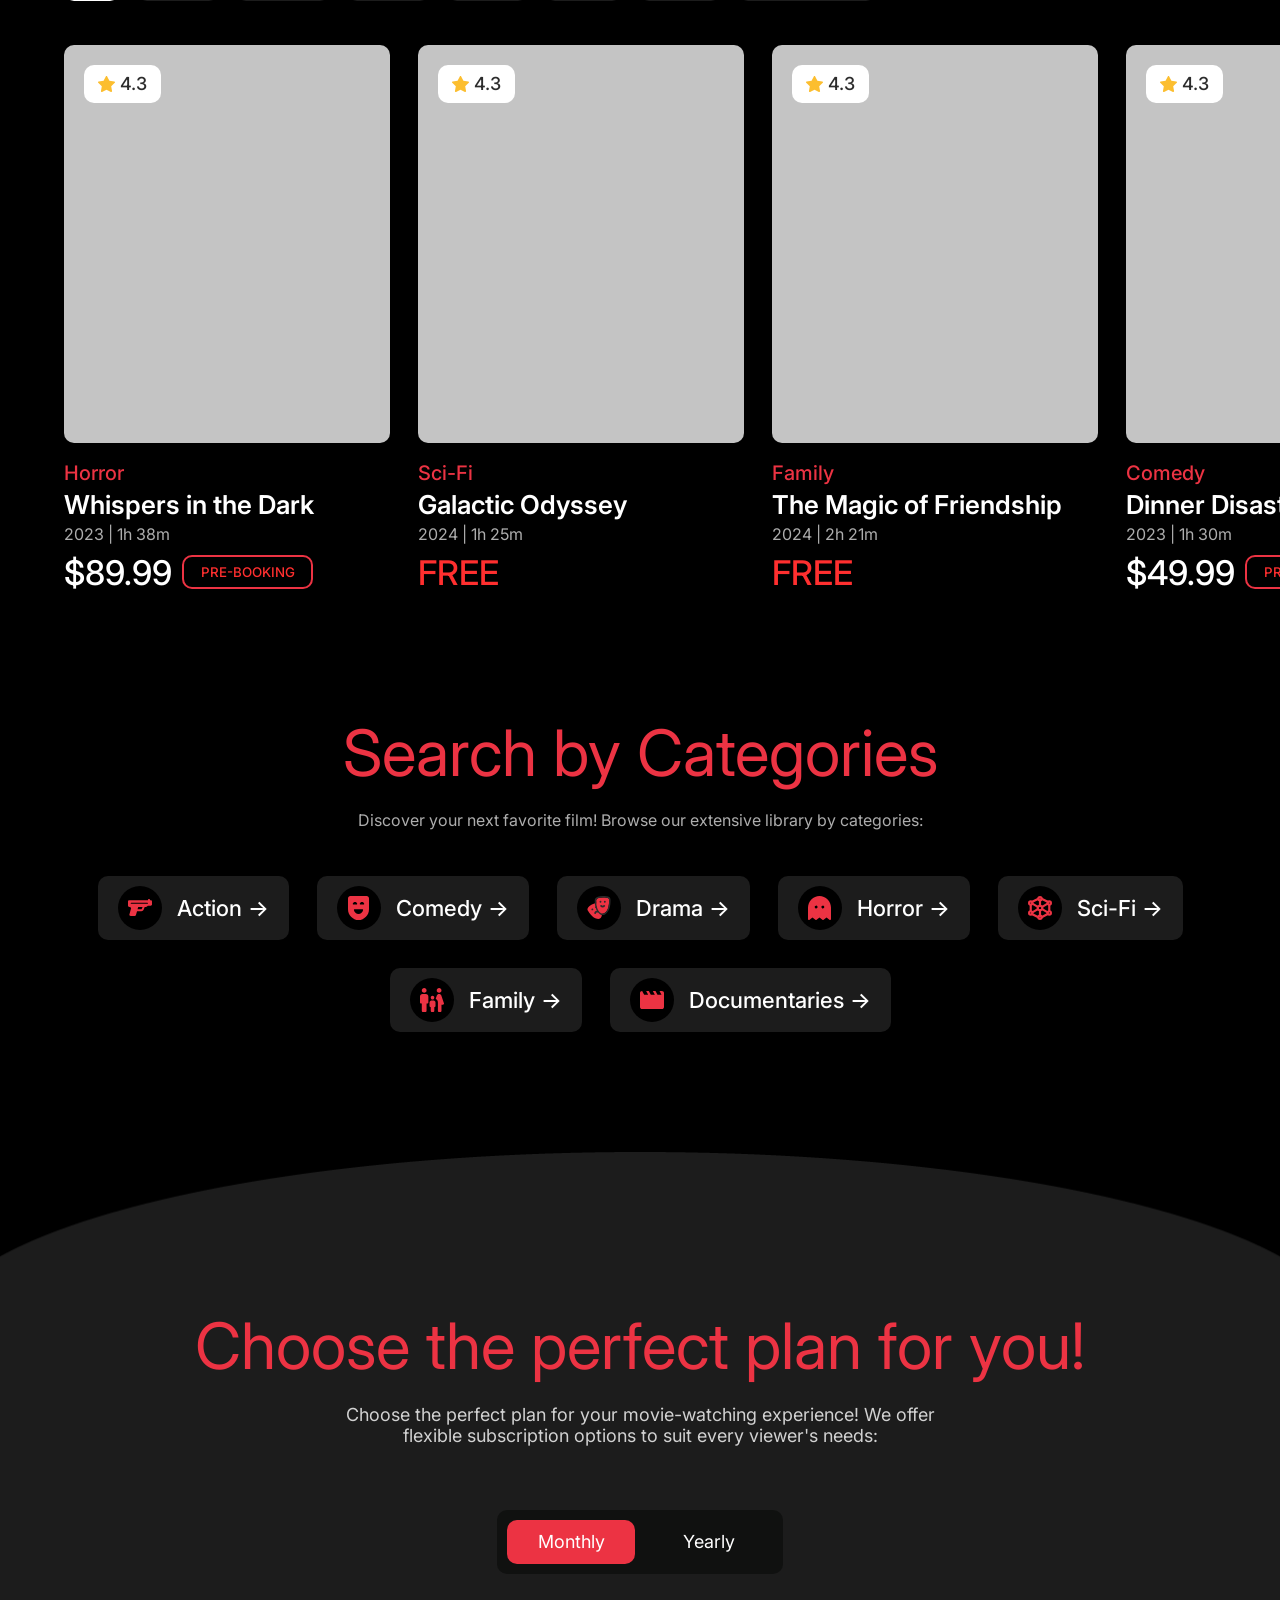
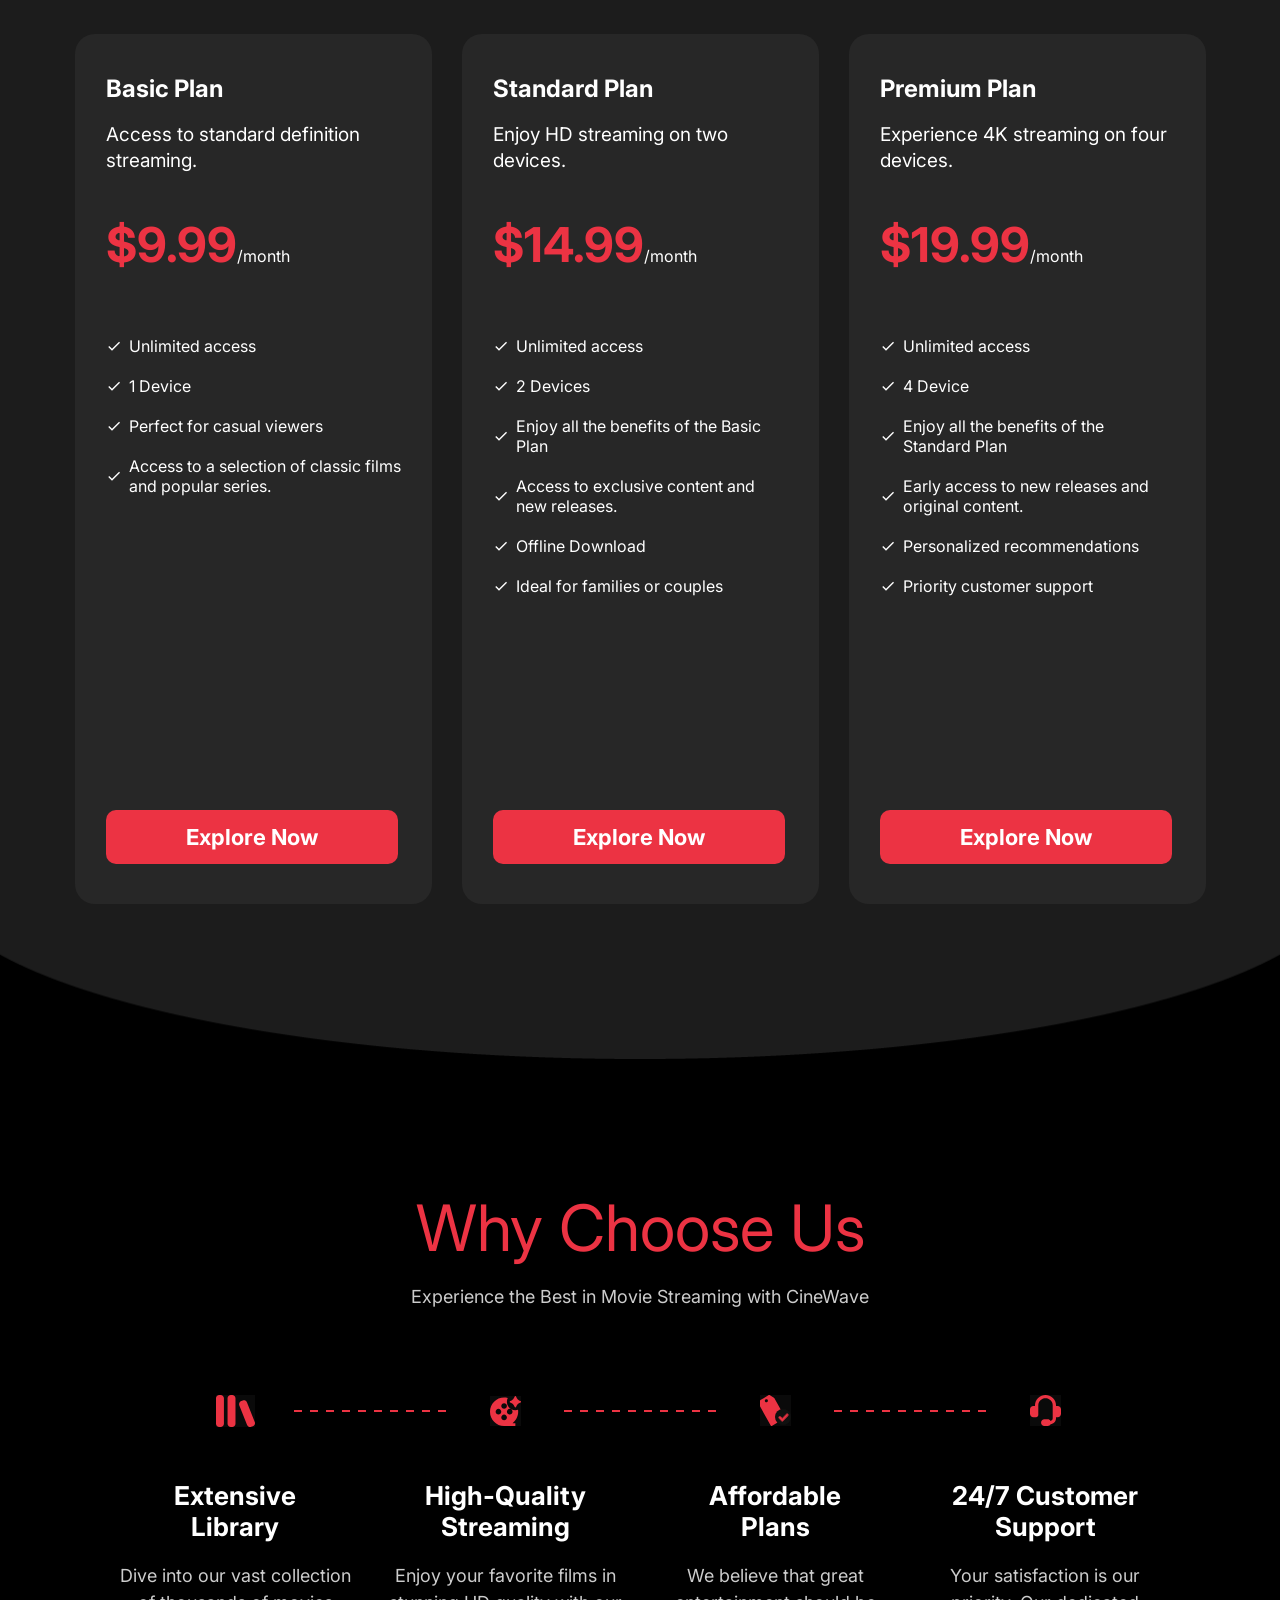
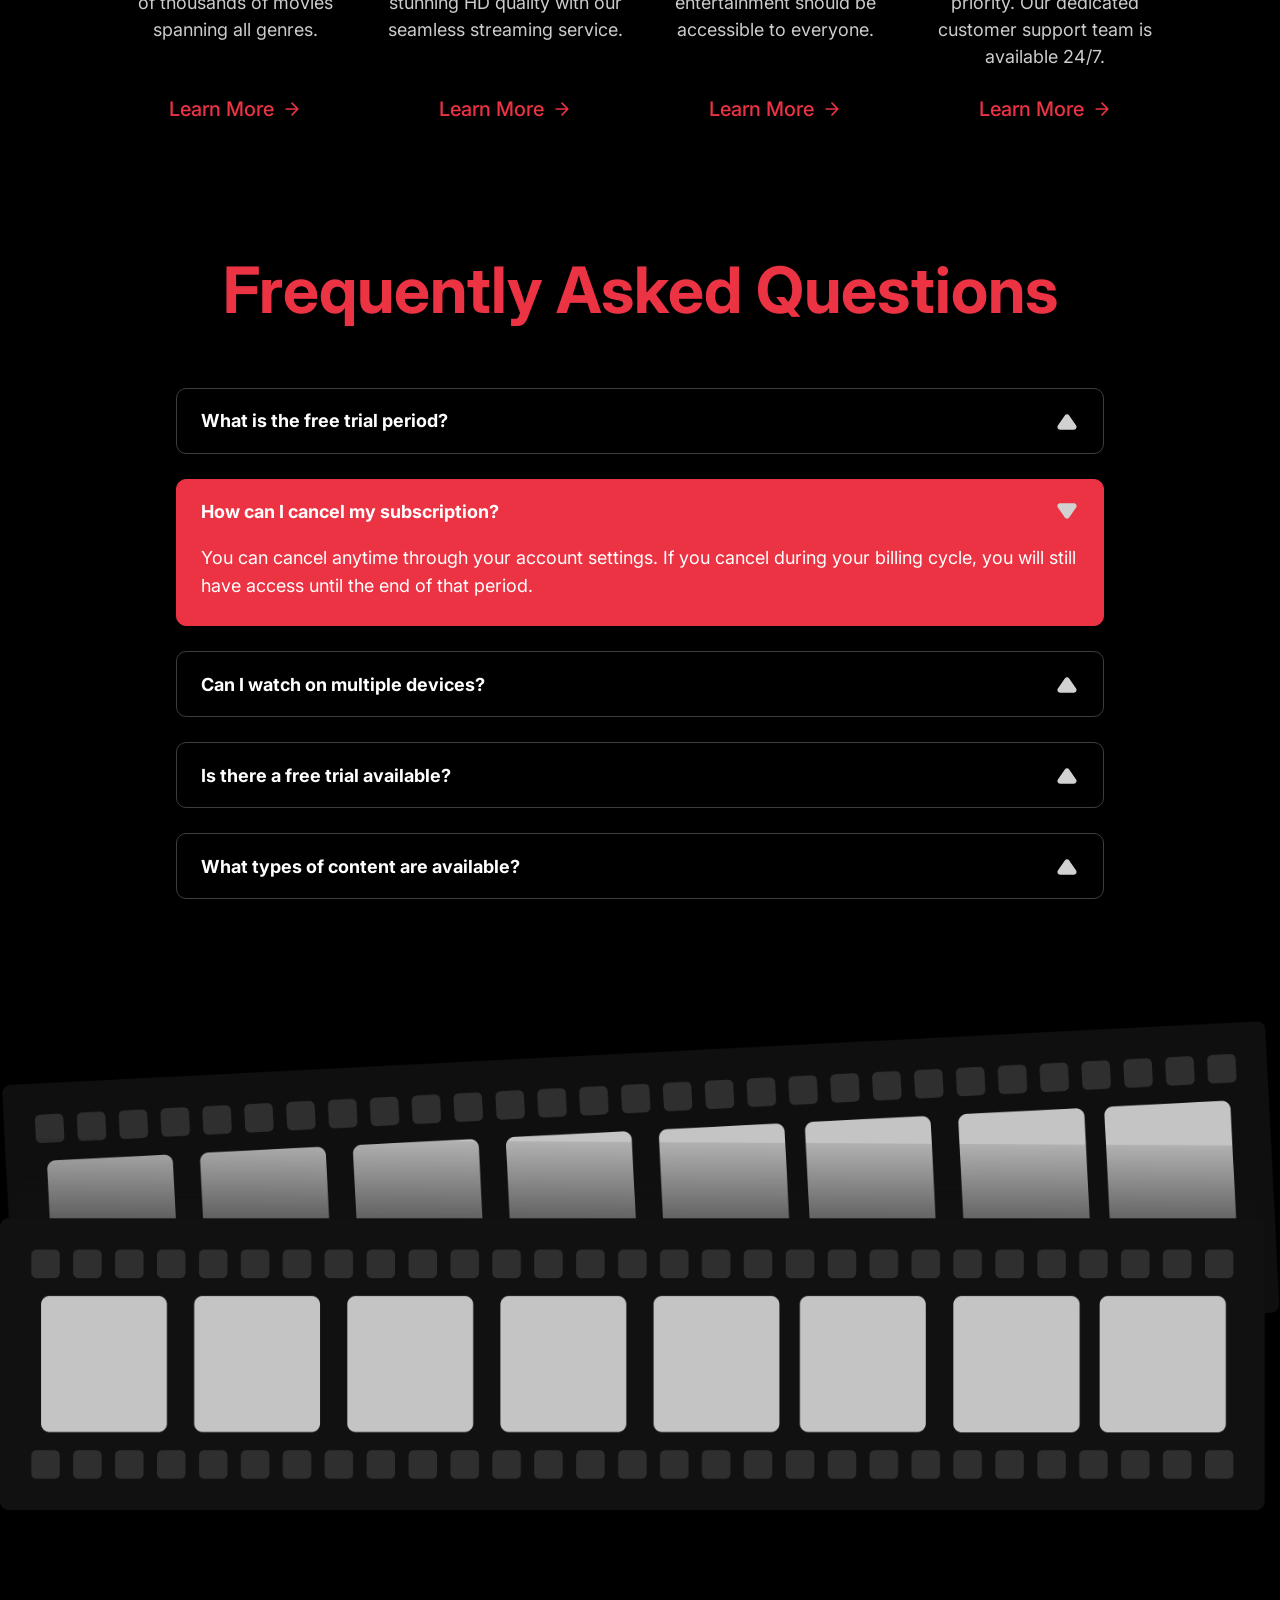
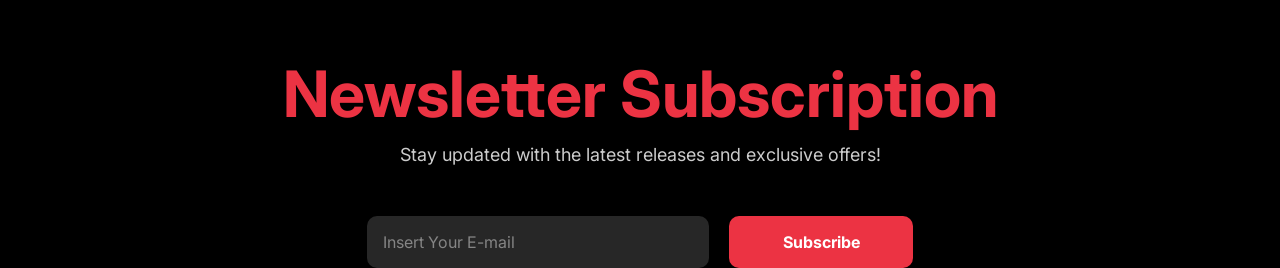
==== commit e7edf29b: "newsletter section" ====
--- a/index.html
+++ b/index.html
@@ -25,6 +25,7 @@
     <link rel="stylesheet" href="css/pricing-section.css">
     <link rel="stylesheet" href="css/why-choose-us.css">
     <link rel="stylesheet" href="css/faq-sectionю.css">
+    <link rel="stylesheet" href="css/newsletter-section.css">
 </head>
 
 <body>
@@ -571,6 +572,18 @@
         </div>
     </section>
 
+    <img class="lent" src="img/lent.png" alt="lent">
+
+    <section class="newsletter-section">
+        <h2>Newsletter Subscription</h2>
+        <p class="newsletter-description">Stay updated with the latest releases and exclusive offers!</p>
+
+        <div class="newsletter-form">
+            <input type="email" class="newsletter-input" placeholder="Insert Your E-mail">
+            <button class="newsletter-btn">Subscribe</button>
+        </div>
+    </section>
+
     <script src="js/slaider.js"></script>
     <script src="js/slider-script-marker.js"></script>
     <script src="js/accordion.js"></script>
--- a/css/main.css
+++ b/css/main.css
@@ -70,4 +70,9 @@
   color: #EC3343;
   text-align: center;
   line-height: 1.1;
+}
+
+.lent {
+  margin-top: 122px;
+  width: 100%;
 }
--- a/css/newsletter-section.css
+++ b/css/newsletter-section.css
@@ -0,0 +1,89 @@
+       .newsletter-section {
+           width: 100%;
+           margin: 0 auto;
+           margin-top: 141px;
+           text-align: center;
+       }
+
+       .newsletter-section h2 {
+           font-size: 64px;
+           font-weight: 700;
+           color: #EC3343;
+           margin-bottom: 12px;
+       }
+
+       .newsletter-description {
+           font-size: 18px;
+           font-weight: 400;
+           color: #FFFFFF;
+           opacity: 0.8;
+           margin-bottom: 51px;
+       }
+
+       .newsletter-form {
+           display: flex;
+           justify-content: center;
+           gap: 20px;
+           flex-wrap: wrap;
+       }
+
+       .newsletter-input {
+           width: 342px;
+           height: 52px;
+           background-color: #272727;
+           border: none;
+           border-radius: 10px;
+           padding: 0 16px;
+           font-family: 'Inter', sans-serif;
+           font-size: 16px;
+           font-weight: 400;
+           color: #FFFFFF;
+       }
+
+       .newsletter-input::placeholder {
+           color: #858585;
+       }
+
+       .newsletter-input:focus {
+           outline: none;
+           border: 1px solid #EC3343;
+       }
+
+       .newsletter-btn {
+           width: 184px;
+           height: 52px;
+           background-color: #EC3343;
+           border: none;
+           border-radius: 10px;
+           font-family: 'Inter', sans-serif;
+           font-size: 16px;
+           font-weight: 700;
+           color: #FFFFFF;
+           cursor: pointer;
+           transition: background-color 0.3s ease;
+       }
+
+       .newsletter-btn:hover {
+           background-color: #c41e2e;
+       }
+
+       @media (max-width: 480px) {
+           .newsletter-section h2 {
+               font-size: 40px;
+           }
+
+           .newsletter-description {
+               font-size: 16px;
+               margin-bottom: 60px;
+           }
+
+           .newsletter-input {
+               width: 100%;
+               max-width: 342px;
+           }
+
+           .newsletter-btn {
+               width: 100%;
+               max-width: 184px;
+           }
+       }
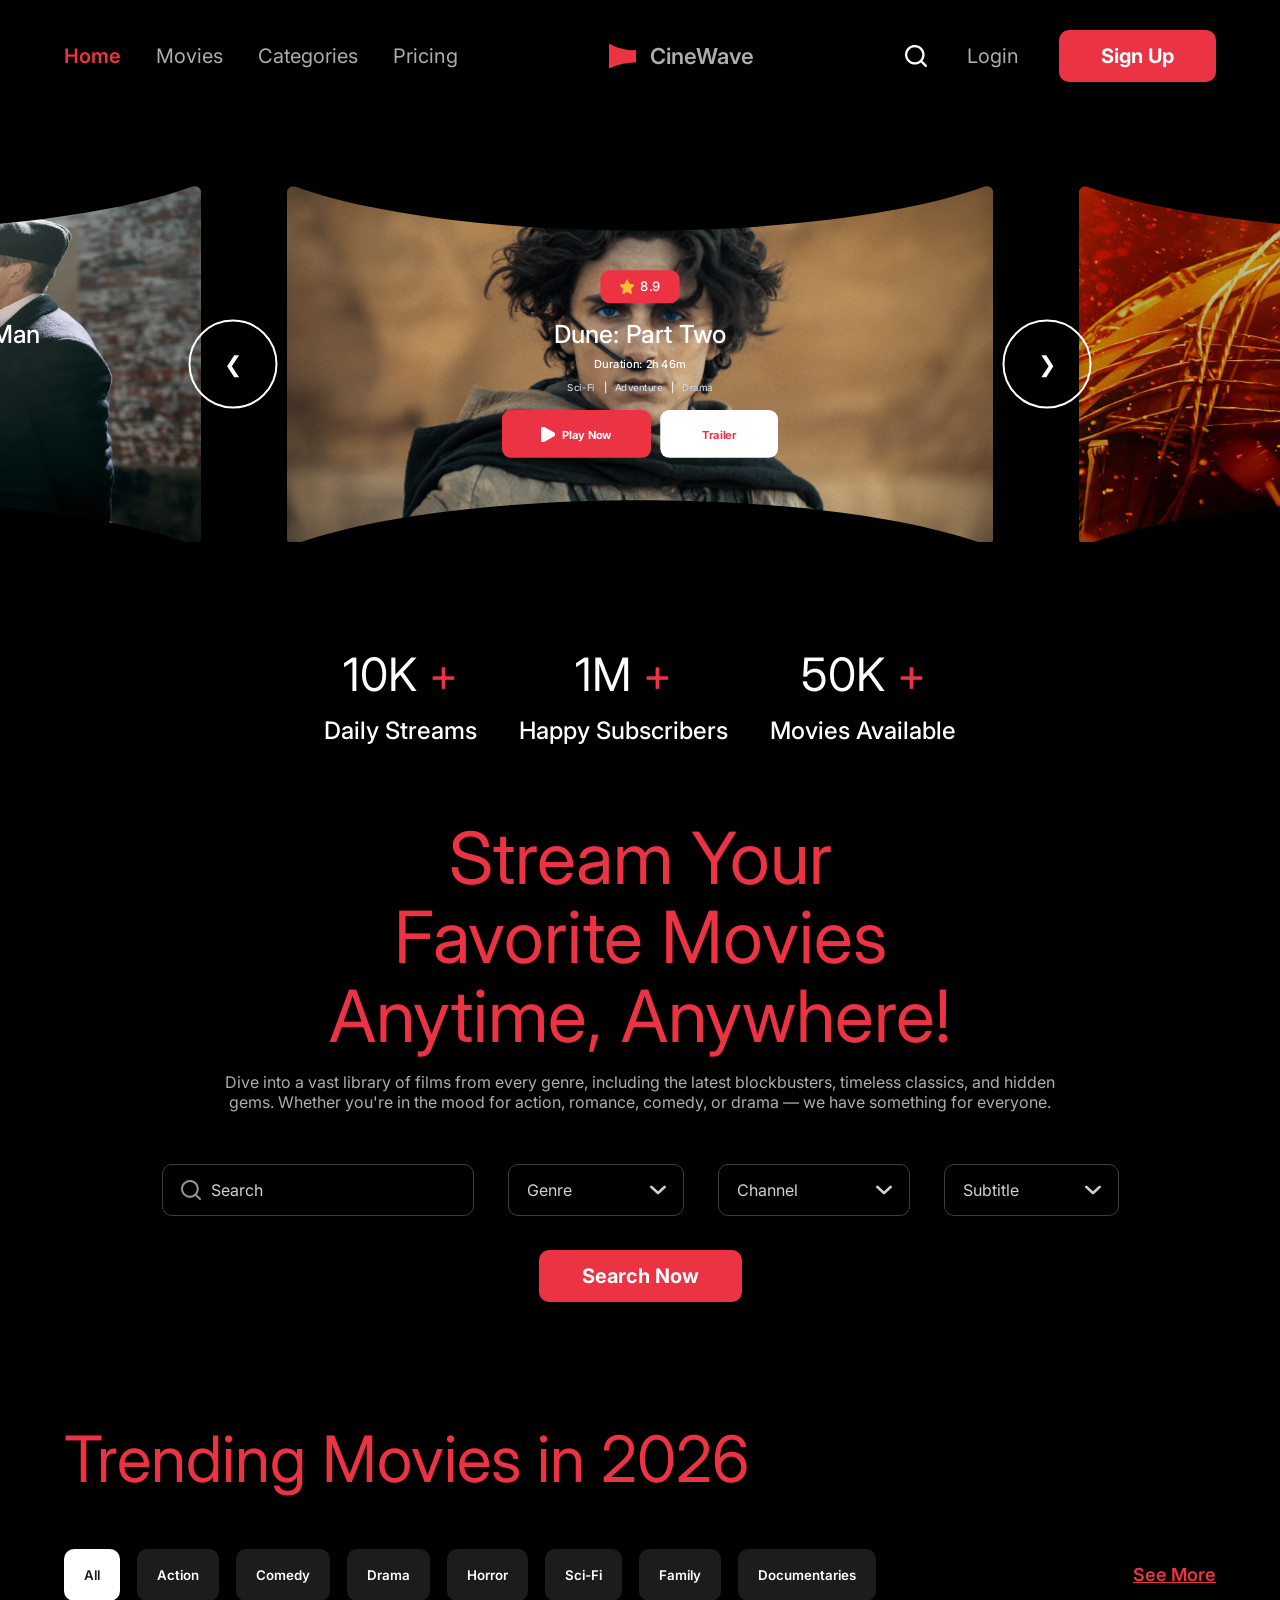
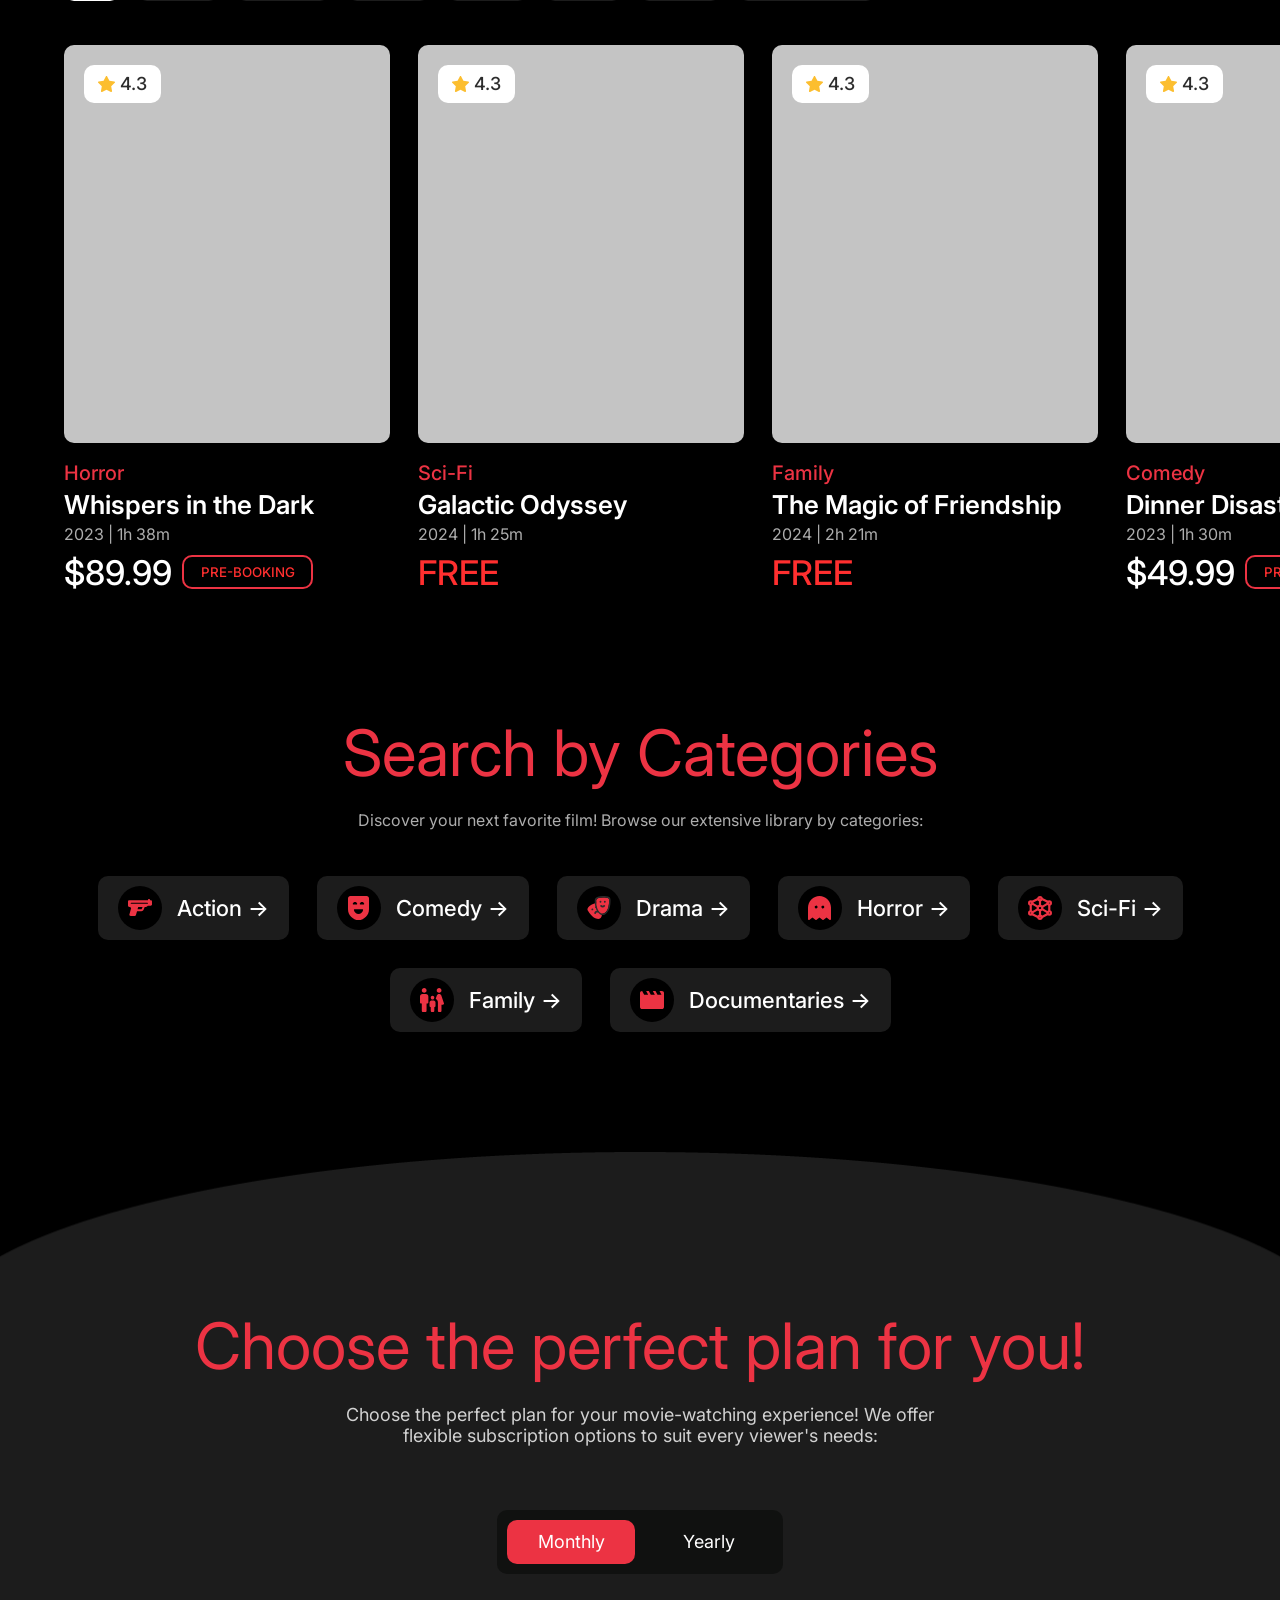
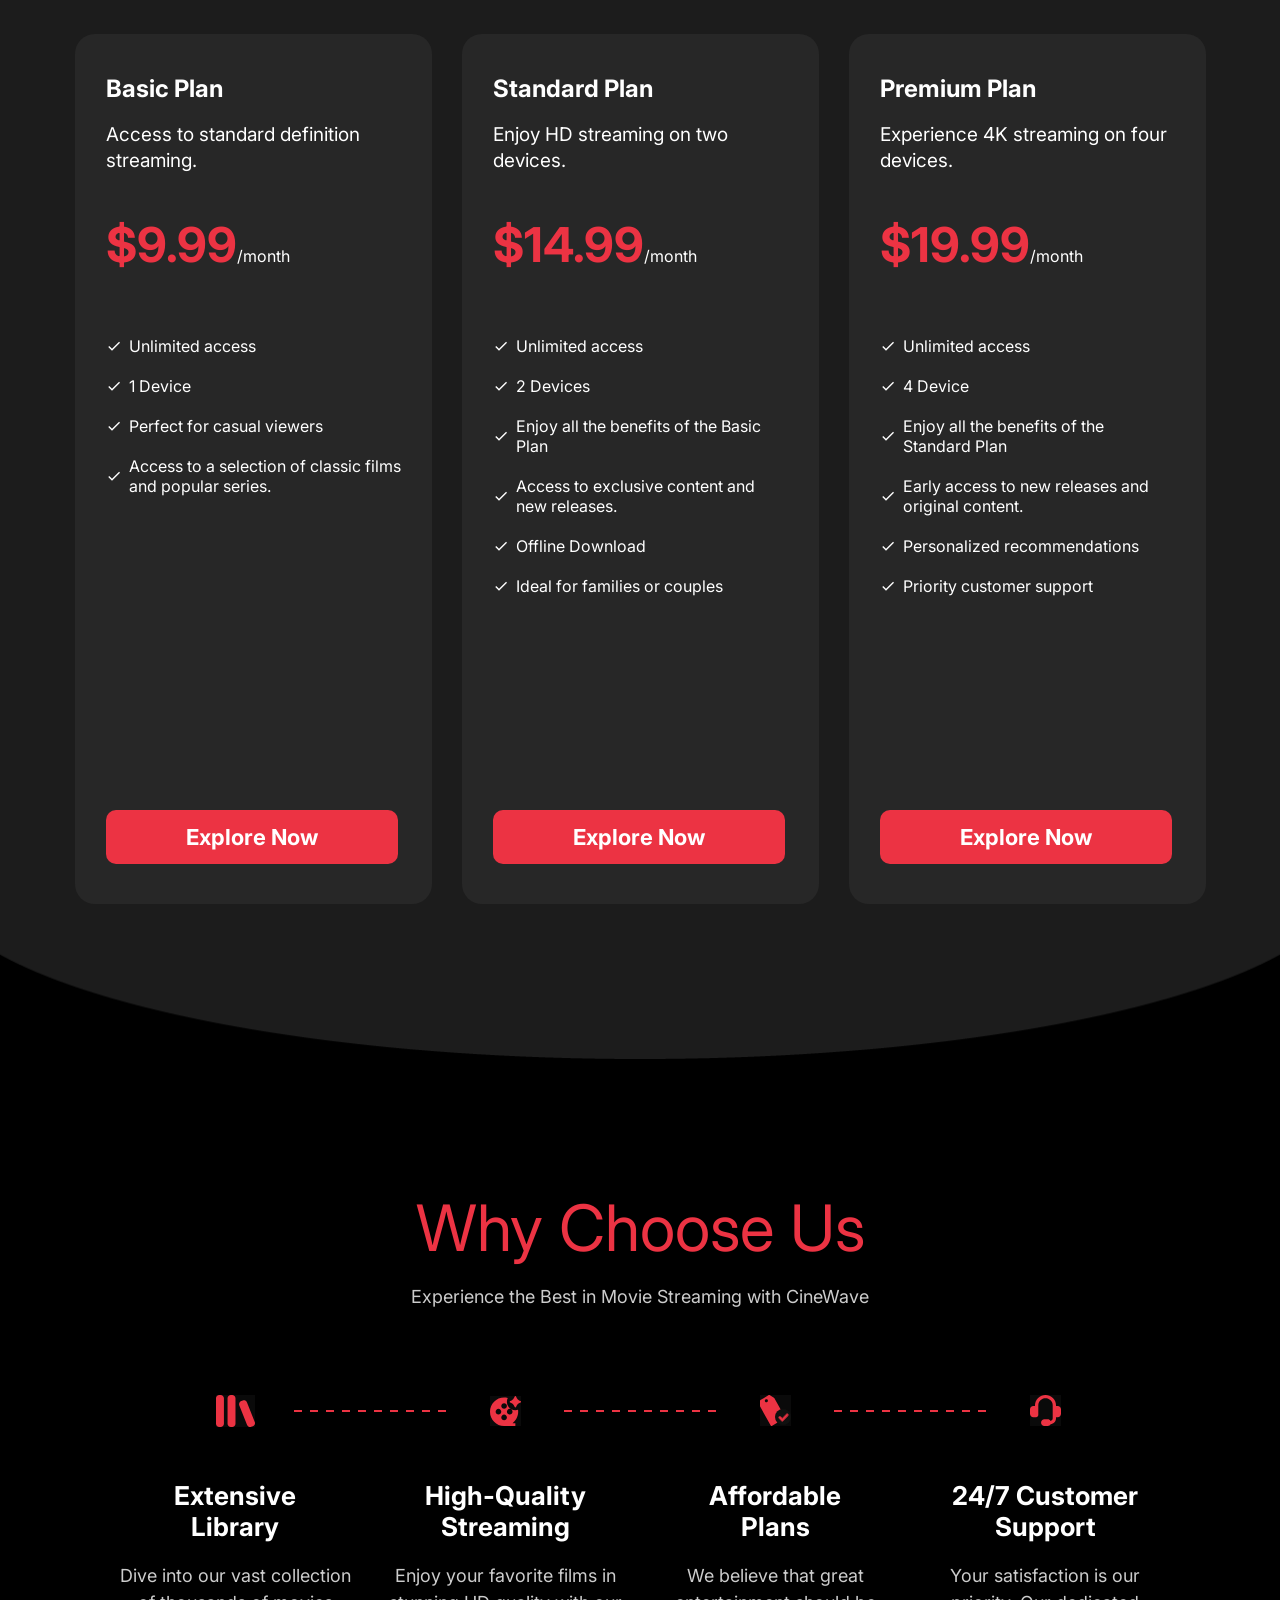
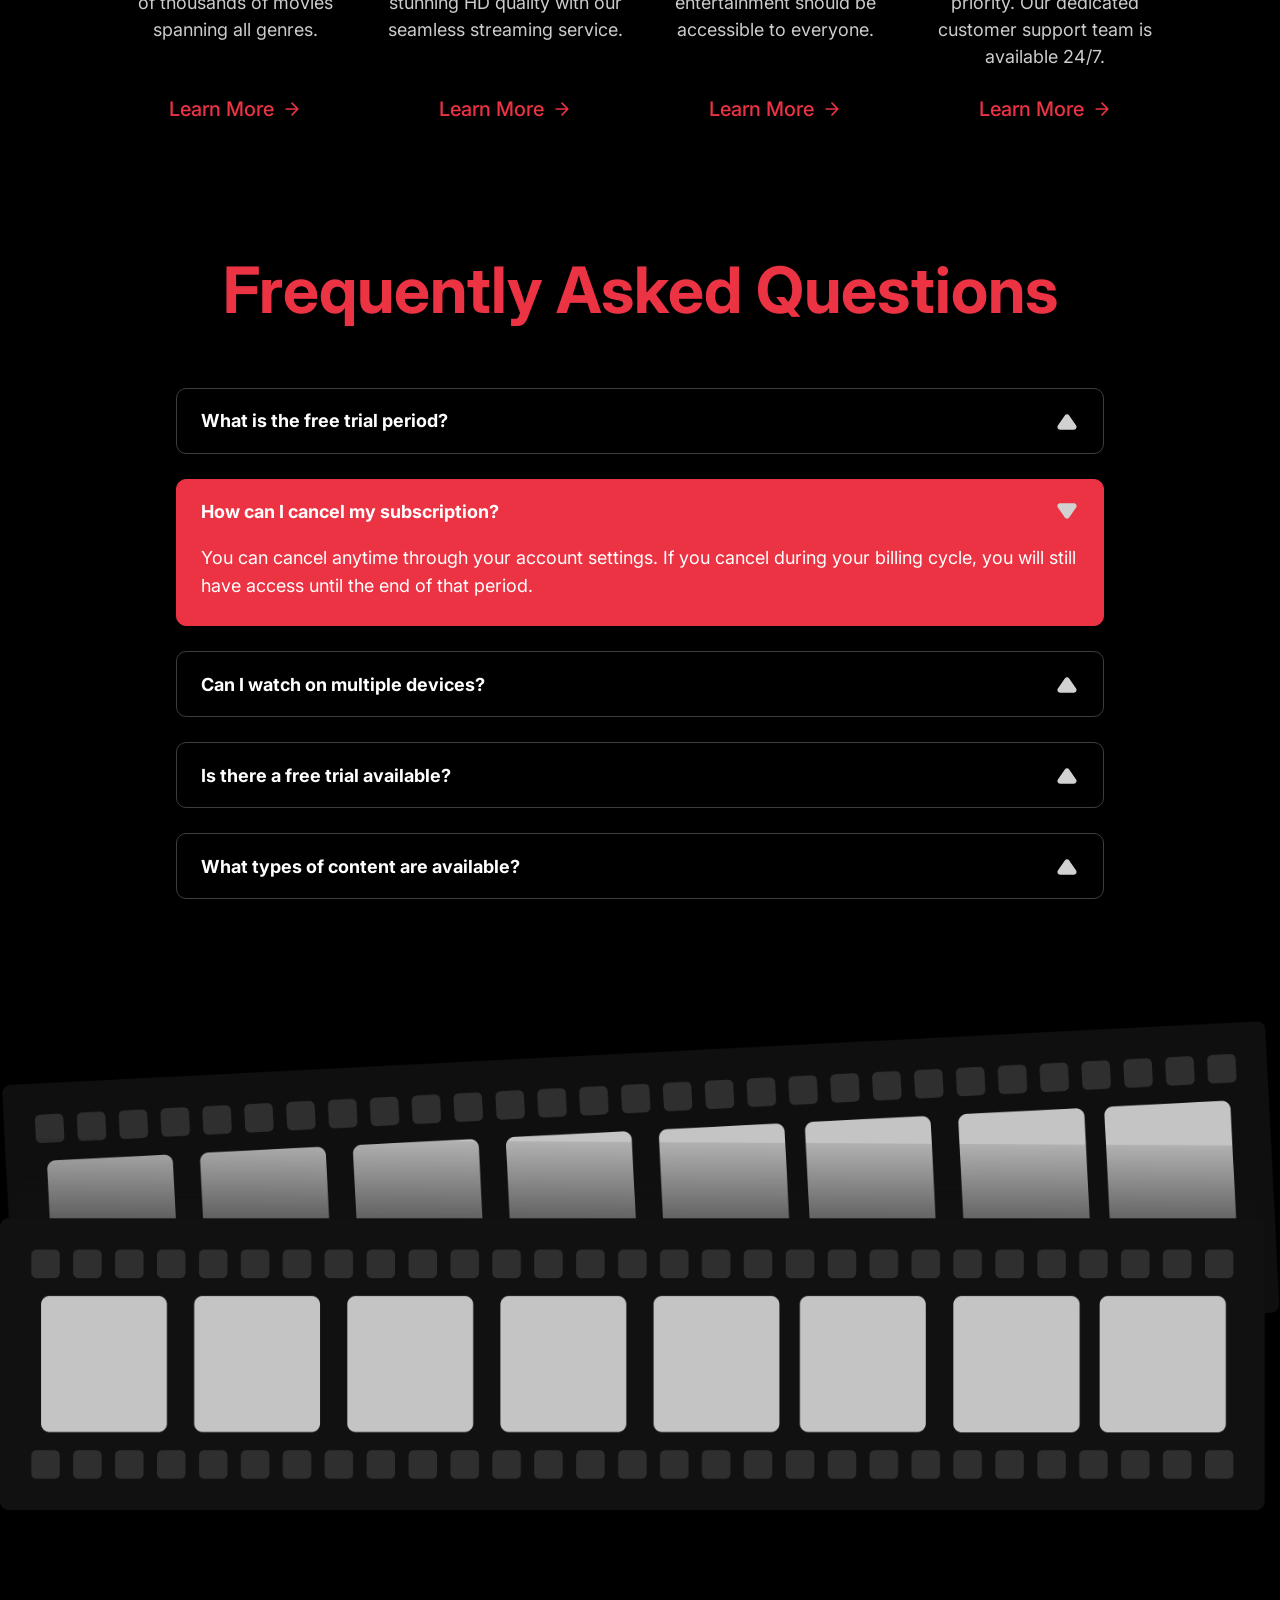
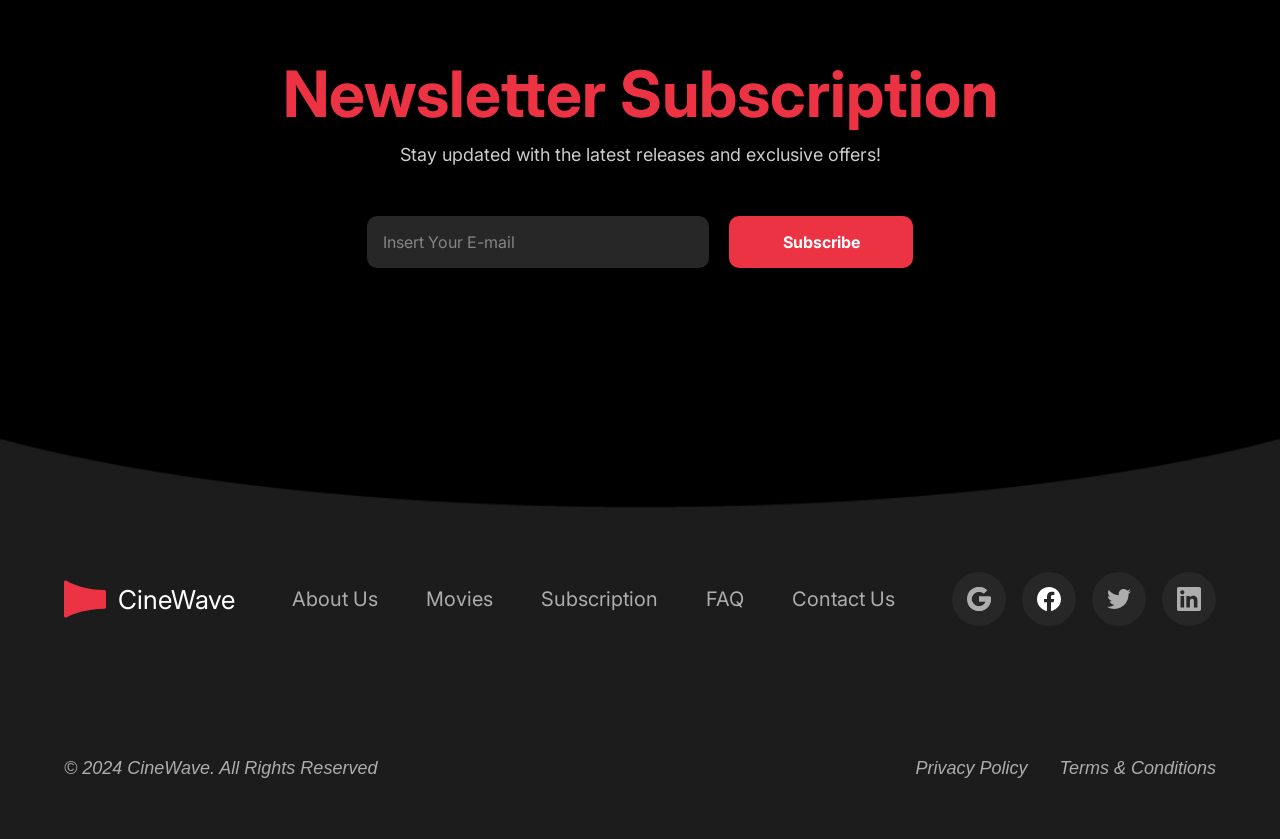
==== commit 5ddbc6de: "add footer" ====
--- a/index.html
+++ b/index.html
@@ -26,6 +26,7 @@
     <link rel="stylesheet" href="css/why-choose-us.css">
     <link rel="stylesheet" href="css/faq-sectionю.css">
     <link rel="stylesheet" href="css/newsletter-section.css">
+    <link rel="stylesheet" href="css/footer.css">
 </head>
 
 <body>
@@ -584,6 +585,50 @@
         </div>
     </section>
 
+    <footer class="footer">
+        <div class="container">
+            <!-- Top: Logo + Navigation + Social Icons -->
+            <div class="footer-top">
+                <div class="footer-logo">
+                    <img src="icons/cineWave_logo.svg" alt="CineWave">
+                    <span>CineWave</span>
+                </div>
+
+                <div class="footer-nav">
+                    <a href="#">About Us</a>
+                    <a href="#">Movies</a>
+                    <a href="#">Subscription</a>
+                    <a href="#">FAQ</a>
+                    <a href="#">Contact Us</a>
+                </div>
+
+                <div class="social-icons">
+                    <div class="social-icon">
+                        <img src="icons/GoogleIcon.svg" alt="Google">
+                    </div>
+                    <div class="social-icon">
+                        <img src="icons/FacebookIcon.svg" alt="Facebook">
+                    </div>
+                    <div class="social-icon">
+                        <img src="icons/TwitterIcon.svg" alt="Twitter">
+                    </div>
+                    <div class="social-icon">
+                        <img src="icons/LinkedInIcon.svg" alt="LinkedIn">
+                    </div>
+                </div>
+            </div>
+
+            <!-- Bottom: Copyright + Legal -->
+            <div class="footer-bottom">
+                <div class="copyright">© 2024 CineWave. All Rights Reserved</div>
+                <div class="legal-links">
+                    <a href="#">Privacy Policy</a>
+                    <a href="#">Terms & Conditions</a>
+                </div>
+            </div>
+        </div>
+    </footer>
+
     <script src="js/slaider.js"></script>
     <script src="js/slider-script-marker.js"></script>
     <script src="js/accordion.js"></script>
--- a/css/footer.css
+++ b/css/footer.css
@@ -0,0 +1,152 @@
+        .footer {
+            margin-top: 120px;
+            padding-top: 184px;
+            padding-bottom: 60px;
+            width: 100%;
+            min-height: 410px;
+            background-image: url('../img/footerBg.png');
+            background-repeat: no-repeat;
+            background-position: top center;
+            background-size: cover;
+            /* или contain, смотри ниже */
+        }
+
+        /* Top section: Logo + Navigation + Social */
+        .footer-top {
+            display: flex;
+            justify-content: space-between;
+            align-items: center;
+            flex-wrap: wrap;
+            gap: 30px;
+            margin-bottom: 132px;
+        }
+
+        .footer-logo {
+            display: flex;
+            align-items: center;
+            gap: 12px;
+        }
+
+        .footer-logo img {
+            height: 40px;
+            width: auto;
+        }
+
+        .footer-logo span {
+            font-size: 26px;
+            font-weight: 400;
+            color: #FFFFFF;
+        }
+
+        .footer-nav {
+            display: flex;
+            gap: 48px;
+            flex-wrap: wrap;
+        }
+
+        .footer-nav a {
+            font-size: 20px;
+            font-weight: 400;
+            color: #ADADAD;
+            text-decoration: none;
+            transition: color 0.3s ease;
+        }
+
+        .footer-nav a:hover {
+            color: #EC3343;
+        }
+
+        .social-icons {
+            display: flex;
+            gap: 16px;
+        }
+
+        .social-icon {
+            width: 54px;
+            height: 54px;
+            background-color: #272727;
+            border-radius: 50%;
+            display: flex;
+            align-items: center;
+            justify-content: center;
+            transition: all 0.3s ease;
+            cursor: pointer;
+        }
+
+        .social-icon:hover {
+            background-color: #EC3343;
+        }
+
+        .social-icon img {
+            width: 24px;
+            height: 24px;
+        }
+
+        /* Bottom section: Copyright + Legal */
+        .footer-bottom {
+            display: flex;
+            justify-content: space-between;
+            align-items: center;
+            flex-wrap: wrap;
+            gap: 20px;
+        }
+
+        .copyright {
+            font-size: 18px;
+            font-weight: 400;
+            font-style: italic;
+            color: #ADADAD;
+        }
+
+        .legal-links {
+            display: flex;
+            gap: 32px;
+        }
+
+        .legal-links a {
+            font-size: 18px;
+            font-weight: 400;
+            font-style: italic;
+            color: #ADADAD;
+            text-decoration: none;
+            transition: color 0.3s ease;
+        }
+
+        .legal-links a:hover {
+            color: #EC3343;
+        }
+
+        @media (max-width: 1024px) {
+            .footer-top {
+                flex-direction: column;
+                text-align: center;
+                justify-content: center;
+            }
+
+            .footer-nav {
+                justify-content: center;
+            }
+
+            .social-icons {
+                justify-content: center;
+            }
+        }
+
+        @media (max-width: 768px) {
+            .footer-nav {
+                gap: 24px;
+            }
+
+            .footer-nav a {
+                font-size: 16px;
+            }
+
+            .footer-bottom {
+                flex-direction: column;
+                text-align: center;
+            }
+
+            .legal-links {
+                justify-content: center;
+            }
+        }
